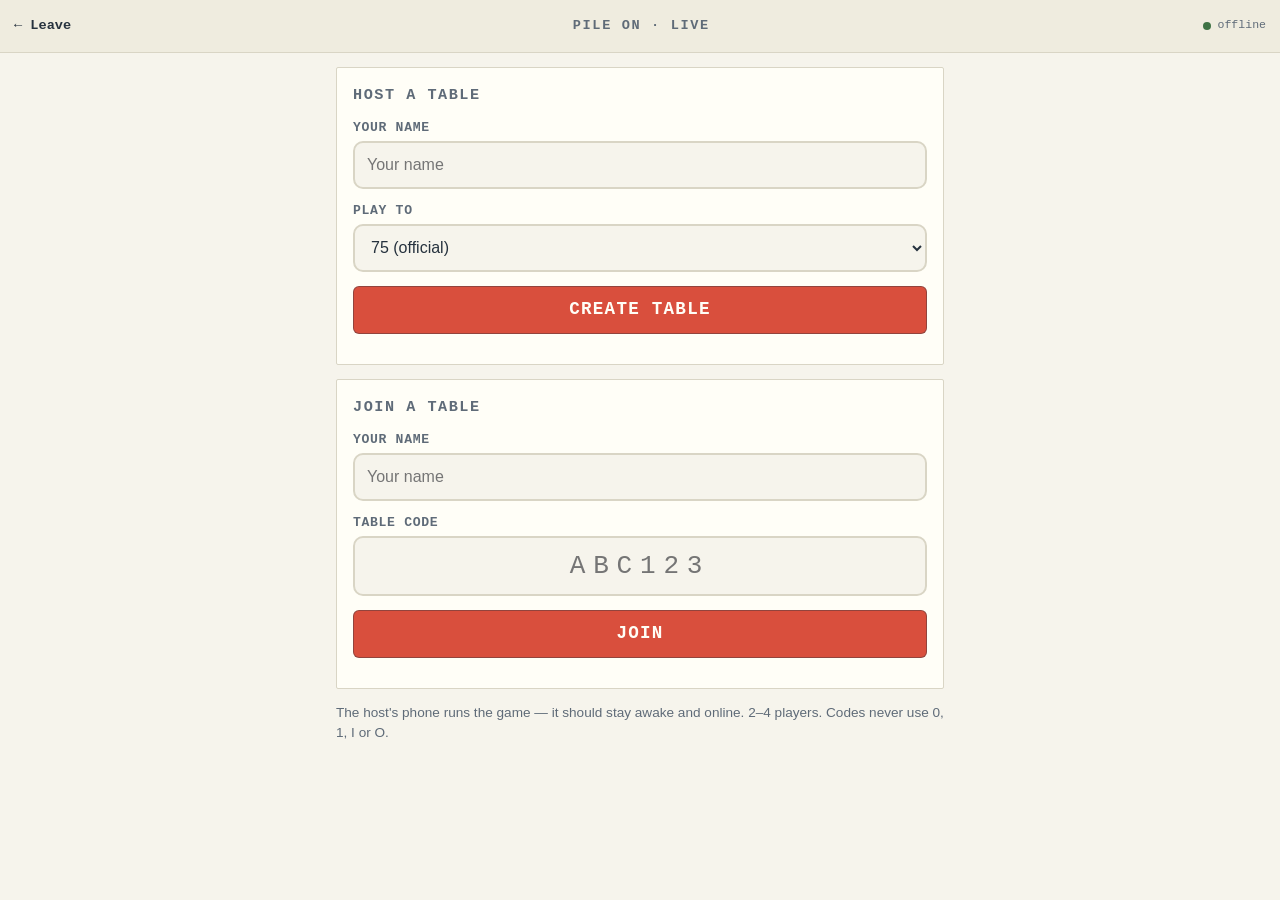
==== play.html @ 8615797e "Live tables: real Dutch Blitz over the internet with a share code Host a table, share a 6-character " ====
<!DOCTYPE html>
<html lang="en">
<head>
<meta charset="utf-8">
<meta name="viewport" content="width=device-width, initial-scale=1, viewport-fit=cover">
<meta http-equiv="Content-Security-Policy" content="default-src 'none'; script-src 'self'; style-src 'self'; img-src 'self' data:; manifest-src 'self'; connect-src 'self' wss://0.peerjs.com https://0.peerjs.com; worker-src 'self'; base-uri 'none'; form-action 'self'">
<meta name="referrer" content="no-referrer">
<meta name="theme-color" content="#f6f4ec" media="(prefers-color-scheme: light)">
<meta name="theme-color" content="#20242c" media="(prefers-color-scheme: dark)">
<meta name="description" content="Pile On live tables: play real Dutch Blitz over the internet with a share code.">
<title>Pile On — Live Table</title>
<link rel="icon" href="icons/icon.svg" type="image/svg+xml">
<link rel="stylesheet" href="styles.css">
<link rel="stylesheet" href="play.css">
</head>
<body class="play">

<header class="playbar">
  <a class="leave" href="index.html" id="leaveLink">← Leave</a>
  <span class="room" id="roomLabel">PILE ON · LIVE</span>
  <span class="conn" id="connBadge"><i></i><span id="connWord">offline</span></span>
</header>

<main>
  <!-- ============ ENTRY ============ -->
  <section id="view-entry" class="play-views">
    <div class="play-card">
      <h2>Host a table</h2>
      <label class="field"><span>Your name</span>
        <input type="text" id="hostName" maxlength="12" autocomplete="nickname" placeholder="Your name">
      </label>
      <label class="field"><span>Play to</span>
        <select id="hostTarget">
          <option value="75">75 (official)</option>
          <option value="50">50</option>
          <option value="25">25 — quick game</option>
        </select>
      </label>
      <p id="hostError" class="form-error" role="alert" hidden></p>
      <div class="btn-row"><button id="createBtn" class="btn btn-primary btn-big" type="button">Create table</button></div>
    </div>

    <div class="play-card">
      <h2>Join a table</h2>
      <label class="field"><span>Your name</span>
        <input type="text" id="joinName" maxlength="12" autocomplete="nickname" placeholder="Your name">
      </label>
      <label class="field"><span>Table code</span>
        <input type="text" id="joinCode" maxlength="7" autocapitalize="characters" autocomplete="one-time-code" autocorrect="off" spellcheck="false" placeholder="ABC123">
      </label>
      <p id="joinError" class="form-error" role="alert" hidden></p>
      <div class="btn-row"><button id="joinBtn" class="btn btn-primary btn-big" type="button">Join</button></div>
    </div>
    <p class="form-note">The host's phone runs the game — it should stay awake and online. 2–4 players. Codes never use 0, 1, I or O.</p>
  </section>

  <!-- ============ LOBBY ============ -->
  <section id="view-lobby" class="play-views" hidden>
    <div class="code-lockup">
      <div class="lbl">Table code</div>
      <div class="code" id="codeText" role="button" tabindex="0" aria-label="Copy table code"></div>
      <div class="btn-row code-actions">
        <button class="chip-btn" id="copyCodeBtn" type="button">Copy code</button>
        <button class="chip-btn" id="shareCodeBtn" type="button" hidden>Share link</button>
      </div>
    </div>
    <h2 class="section-label" id="rosterLabel">At the table</h2>
    <ul class="roster" id="rosterList" aria-live="polite"></ul>
    <label class="field row">
      <span>Log rounds to my Scores</span>
      <input type="checkbox" id="autologSwitch" class="switch" checked>
    </label>
    <div id="hostLobbyControls" hidden>
      <div class="btn-row"><button id="startBtn" class="btn btn-primary btn-big" type="button">Start round</button></div>
      <p class="start-reason" id="startReason"></p>
    </div>
    <div id="guestLobbyNote" class="waiting-note" hidden></div>
  </section>

  <!-- ============ TABLE ============ -->
  <section id="view-table" class="table-view" hidden>
    <div class="opp-strip" id="oppStrip"></div>
    <div class="dutch-wrap"><div class="dutch-grid" id="dutchGrid" aria-label="Dutch piles — shared, build 1 to 10 by color"></div></div>
    <div class="you" id="youPanel">
      <div class="slots" id="youSlots"></div>
      <div class="actions">
        <span class="hint" id="hintLine">Tap a card to play it</span>
        <button id="flipBtn" class="btn btn-outline" type="button">FLIP ×3</button>
      </div>
    </div>
  </section>

  <!-- ============ RESULTS ============ -->
  <section id="view-scores" class="play-views" hidden>
    <h2 class="section-label" id="scoresTitle">Round scores</h2>
    <div class="score-sheet" id="scoreSheet"></div>
    <div id="hostScoreControls" hidden>
      <div class="btn-row">
        <button id="nextRoundBtn" class="btn btn-primary btn-big" type="button">Deal next round</button>
        <button id="endGameBtn" class="btn btn-outline" type="button">End game</button>
      </div>
    </div>
    <div id="guestScoreNote" class="waiting-note" hidden></div>
    <div id="matchEndControls" hidden>
      <div class="btn-row">
        <button id="backToLobbyBtn" class="btn btn-primary btn-big" type="button">Back to lobby</button>
      </div>
    </div>
  </section>
</main>

<div id="blitzOverlay" class="blitz-overlay" hidden>
  <div class="blitz-sheet">
    <span class="stamp">Blitz!</span>
    <p class="caller" id="blitzCaller"></p>
    <p class="counting">counting the table…</p>
  </div>
</div>

<div id="toast" class="toast" role="status" aria-live="polite"></div>
<p id="liveAnnounce" class="sr-only" aria-live="polite"></p>
<div id="confetti" class="confetti" aria-hidden="true"></div>

<noscript><p class="notice warn">Live tables need JavaScript.</p></noscript>

<script src="vendor/peerjs.min.js"></script>
<script src="engine.js"></script>
<script src="storage.js"></script>
<script src="game-core.js"></script>
<script src="net.js"></script>
<script src="play.js"></script>
</body>
</html>
---- styles.css ----
/* Pile On — "Grand Total: The Ledger"
   The kitchen-table score sheet, dignified: ruled paper, a red margin rule,
   typewriter numerals, hand-circled totals. Flat paper — hierarchy comes from
   rules and type, never shadows. */

:root {
  /* the four deck colors as colored-pencil strokes (desaturated, data-only) */
  --c-red: #b23a31;
  --c-blue: #2c5b8f;
  --c-green: #3f7345;
  --c-yellow: #d9a02f;

  --cream: #f6f4ec;       /* the desk */
  --cream-deep: #efecdf;  /* worn paper */
  --card: #fffef7;        /* the sheet */
  --ink: #26323e;
  --ink-soft: #5f6b78;
  --line: #d9d5c5;        /* ruled hairline */
  --edge: #d9d5c5;

  --accent: #d94f3d;      /* the red margin rule / red pen */
  --accent-text: #c73a29; /* red that passes AA as text */
  --accent-ink: #fffef7;
  --win: #3f7345;

  --mono: 'Courier Prime', 'Courier New', Courier, monospace;

  --radius: 6px;
  --border: 1px;
  --shadow: none;
  --tap: 48px;
  --fs: 1rem;

  color-scheme: light;
}

/* Night-desk dark mode — dim paper under a lamp, not a screen. */
@media (prefers-color-scheme: dark) {
  :root:not([data-theme="light"]) {
    --cream: #20242c;
    --cream-deep: #262b34;
    --card: #2a303b;
    --ink: #e8e6dc;
    --ink-soft: #98a1ad;
    --line: #414a58;
    --edge: #414a58;
    --c-red: #cf6d64;
    --c-blue: #7397bd;
    --c-green: #7ba384;
    --c-yellow: #d3ac59;
    --accent: #e05a48;
    --accent-text: #f2907f;
    color-scheme: dark;
  }
}
:root[data-theme="dark"] {
  --cream: #20242c;
  --cream-deep: #262b34;
  --card: #2a303b;
  --ink: #e8e6dc;
  --ink-soft: #98a1ad;
  --line: #414a58;
  --edge: #414a58;
  --c-red: #cf6d64;
  --c-blue: #7397bd;
  --c-green: #7ba384;
  --c-yellow: #d3ac59;
  --accent: #e05a48;
  --accent-text: #f2907f;
  color-scheme: dark;
}

:root[data-bigtype="true"] { --fs: 1.22rem; --tap: 58px; }

* { box-sizing: border-box; }
[hidden] { display: none !important; } /* author display rules must never resurrect hidden elements */

/* iOS: rapid taps on controls must step scores, not trigger double-tap zoom.
   Pinch-zoom stays available (never disable user scaling). */
button, input, select, textarea, a, label { touch-action: manipulation; }
/* iOS zooms the page when focusing an input under 16px — keep fields at or above it. */
input, select, textarea { font-size: max(16px, 1em); }

html { height: 100%; }
body {
  margin: 0;
  min-height: 100%;
  background: var(--cream);
  color: var(--ink);
  font-family: -apple-system, "Segoe UI", Roboto, "Helvetica Neue", Arial, sans-serif;
  font-size: var(--fs);
  line-height: 1.45;
  padding-bottom: calc(76px + env(safe-area-inset-bottom));
  -webkit-tap-highlight-color: transparent;
}

.sr-only {
  position: absolute; width: 1px; height: 1px; padding: 0; margin: -1px;
  overflow: hidden; clip: rect(0 0 0 0); white-space: nowrap; border: 0;
}

.skip-link {
  position: absolute; left: 8px; top: -48px; z-index: 100;
  background: var(--ink); color: var(--cream); padding: 10px 14px;
  border-radius: 8px; transition: top .15s;
}
.skip-link:focus { top: 8px; }

:focus-visible {
  outline: 3px solid var(--c-blue);
  outline-offset: 2px;
  border-radius: 6px;
}

/* ---------- header ---------- */
.app-header {
  display: flex; align-items: center; gap: 12px;
  padding: 14px 16px 10px;
  max-width: 640px; margin: 0 auto;
}
.hex-sign { width: 52px; height: 52px; flex: none; }
/* two brand marks live in the header; the Design setting picks one */
.mark-folk { display: none; }
:root[data-design="folk"] .mark-folk { display: block; }
:root[data-design="folk"] .mark-ledger { display: none; }
.app-title h1 {
  margin: 0; font-size: 1.35em; line-height: 1.1;
  font-weight: 900; letter-spacing: -0.02em;
  text-transform: uppercase;
}
.tagline { margin: 2px 0 0; color: var(--ink-soft); font-size: 0.82em; font-weight: 600; }
.icon-btn {
  margin-left: auto; flex: none;
  width: var(--tap); height: var(--tap);
  display: grid; place-items: center;
  background: var(--card); color: var(--ink);
  border: 1px solid color-mix(in srgb, var(--ink) 40%, transparent); border-radius: var(--radius);
  cursor: pointer;
}
.icon-btn svg { width: 24px; height: 24px; }
.icon-btn:active { transform: translateY(1px); }

/* ---------- layout ---------- */
main { max-width: 640px; margin: 0 auto; padding: 0 16px; }
.panel { padding-bottom: 24px; }

.section-label {
  font-size: 0.85em; text-transform: uppercase; letter-spacing: 0.08em;
  color: var(--ink-soft); margin: 22px 0 8px;
}

/* ---------- ledger typography: numbers and labels are typewritten ---------- */
h1, .game-name, .section-label, .btn, .tab, .chip-btn,
.leaderboard .total, .mini-standings .total, .rank, .delta, .needs,
.round-scores b, .calc-result, .score-row input, .calc-inputs input,
.target-line, .game-meta, .demo-chip, .badge, .toast, .mode-btn,
.sheet-form h2, .field > span, .field legend, .calc-inputs label,
.round-card .round-head {
  font-family: var(--mono);
}
.btn-primary, .btn-danger { text-transform: uppercase; letter-spacing: 0.07em; }

/* ---------- buttons ---------- */
.btn {
  min-height: var(--tap);
  padding: 10px 18px;
  font: inherit; font-family: var(--mono); font-weight: 800;
  border: 1px solid color-mix(in srgb, var(--ink) 40%, transparent);
  border-radius: var(--radius);
  cursor: pointer;
  background: var(--card); color: var(--ink);
  display: inline-flex; align-items: center; justify-content: center;
  text-align: center;
}
.btn:active { transform: translateY(1px); background: var(--cream-deep); }
.btn-primary:active, .btn-danger:active { background: color-mix(in srgb, var(--ink) 18%, var(--accent)); }
.btn-primary { background: var(--accent); color: var(--accent-ink); }
.btn-outline { background: var(--card); }
.btn-danger { background: var(--accent); color: var(--accent-ink); }
.btn-danger-outline { background: var(--card); color: var(--accent-text); }

.btn-big { flex: 1; font-size: 1.1em; white-space: nowrap; }
:root[data-bigtype="true"] .btn-primary, :root[data-bigtype="true"] .btn-danger { letter-spacing: 0.03em; }
/* small phones: keep the primary pair on one line, give names room to breathe */
@media (max-width: 374px) {
  .btn { padding: 10px 10px; }
  .btn-primary, .btn-danger { letter-spacing: 0.02em; }
  .btn-big { font-size: 1em; }
  .needs { display: none; }
}
.btn-row { display: flex; gap: 10px; margin: 14px 0; align-items: stretch; }
/* Pinned within both viewport edges: visible above the tab bar even when the
   leaderboard is taller than the screen (the "Blitz!" moment must never require scrolling). */
.sticky-actions {
  position: sticky; top: 8px; bottom: calc(84px + env(safe-area-inset-bottom));
  z-index: 15;
  background: var(--cream); padding: 8px 0;
  margin: 6px 0;
}
/* Sheet footers: actions span the sheet, primary on the right. */
.sheet .btn-row .btn { flex: 1; }
.btn-row.wrap { flex-wrap: wrap; }
.btn-row.wrap .btn { flex: 1 1 40%; }

.chip-btn {
  font: inherit; font-family: var(--mono); font-weight: 700; font-size: 0.85em;
  min-height: 36px; padding: 4px 12px;
  border: 1px solid var(--ink-soft); border-radius: 3px;
  background: var(--card); color: var(--ink); cursor: pointer;
}

/* ---------- notices, empty states ---------- */
.notice {
  border: var(--border) solid var(--edge); border-radius: var(--radius);
  padding: 10px 14px; margin: 12px 0; font-size: 0.92em;
  background: var(--card); box-shadow: var(--shadow);
}
.notice.warn { border-left: 4px solid var(--c-yellow); }
.notice.info { border-left: 4px solid var(--c-blue); }

.empty-state {
  text-align: center; padding: 28px 16px;
  border: var(--border) dashed var(--ink-soft); border-radius: var(--radius);
  color: var(--ink-soft); margin: 16px 0;
}
.empty-state.small { padding: 14px; }
.empty-art { font-size: 2.4em; margin: 0 0 4px; }

/* ---------- home ---------- */
.game-card {
  background: var(--card);
  border: 1px solid var(--line); border-radius: 2px;
  padding: 16px; margin: 12px 0;
}
.game-card h2 { margin: 0 0 2px; font-size: 1.2em; }
.demo-chip {
  display: inline-block; vertical-align: middle; margin-left: 6px;
  font-size: 0.6em; font-weight: 700; text-transform: uppercase; letter-spacing: 0.08em;
  border: 1px solid var(--ink-soft); border-radius: 3px; padding: 2px 8px;
  background: var(--card); color: var(--ink-soft);
}
.game-meta { color: var(--ink-soft); font-size: 0.88em; margin: 0 0 10px; }
.mini-standings { list-style: none; margin: 0; padding: 0; }
.mini-standings li {
  display: flex; align-items: center; gap: 8px;
  padding: 6px 0; border-top: 2px dashed color-mix(in srgb, var(--ink) 18%, transparent);
  font-weight: 700;
}
.mini-standings li:first-child { border-top: 0; }
.mini-standings .total { margin-left: auto; font-variant-numeric: tabular-nums; }

.prev-game {
  display: flex; align-items: stretch; gap: 0;
  background: var(--card);
  border: 1px solid var(--line); border-radius: 2px;
  margin: 8px 0; min-height: var(--tap); overflow: hidden;
}
.prev-game .resume {
  flex: 1; min-width: 0; text-align: left;
  background: none; border: 0; color: var(--ink);
  font: inherit; padding: 10px 14px; cursor: pointer;
}
.prev-game .meta { color: var(--ink-soft); font-size: 0.82em; }
.prev-game .del {
  flex: none; background: none; border: 0;
  border-left: 2px dashed color-mix(in srgb, var(--ink) 18%, transparent);
  color: var(--ink-soft); font-size: 1.2em; cursor: pointer;
  padding: 8px 14px; min-width: 48px;
}

/* ---------- scoreboard ---------- */
.score-head { display: flex; align-items: baseline; gap: 10px; margin-top: 8px; }
.game-name { margin: 0; font-size: 1.25em; flex: 1; min-width: 0; overflow-wrap: anywhere; }
.target-line { margin: 2px 0 0; color: var(--ink-soft); font-size: 0.88em; }

/* the ledger sheet: one continuous ruled table with a red margin rule */
.leaderboard {
  list-style: none; margin: 0; padding: 0;
  background: var(--card);
  border: 1px solid var(--line); border-radius: 2px;
  position: relative;
}

.leaderboard li {
  display: flex; align-items: center; gap: 10px;
  position: relative;
  padding: 14px 14px 14px 54px;
  border-bottom: 1px solid var(--line);
  font-weight: 700;
}
.leaderboard li::before { /* the red margin rule, drawn per row so tints can't cover it */
  content: ""; position: absolute; top: 0; bottom: 0; left: 40px; width: 2px;
  background: var(--accent); opacity: 0.5;
}
.leaderboard li:last-child { border-bottom: 0; }
.leaderboard .rank {
  flex: none; position: absolute; left: 13px;
  color: var(--ink-soft); font-size: 0.85em;
  font-variant-numeric: tabular-nums;
}
.leaderboard .name { flex: 1; min-width: 0; overflow-wrap: anywhere; }
.leaderboard .badges { display: flex; gap: 6px; flex: none; }
.leaderboard .total { font-size: 1.25em; font-variant-numeric: tabular-nums; flex: none; }
.leaderboard li.leader .total {
  border: 2px solid var(--ink); border-radius: 50%;
  padding: 3px 6px; min-width: 42px;
}
.leaderboard li.leader .name::after { content: " ★"; color: var(--ink); }
.leaderboard li.hit-target { background: color-mix(in srgb, var(--win) 10%, var(--card)); }
.badge {
  font-size: 0.68em; font-weight: 700; text-transform: uppercase; letter-spacing: 0.08em;
  border: 1px solid currentColor; border-radius: 3px; padding: 2px 7px;
  background: transparent; color: var(--ink-soft);
}
.badge.win { color: var(--win); border-style: double; border-width: 3px; }

/* last-round momentum chip + points-to-target on the leaderboard */
.delta {
  font-size: 0.78em; font-weight: 700; font-variant-numeric: tabular-nums;
  flex: none; color: var(--ink-soft);
}
.delta.pos { color: var(--win); }
.delta.neg { color: var(--accent-text); }
.needs { font-size: 0.72em; color: var(--ink-soft); flex: none; font-style: italic; }

.winner-banner {
  display: flex; align-items: center; gap: 10px; flex-wrap: wrap;
  border: 2px solid var(--win); border-radius: var(--radius);
  background: color-mix(in srgb, var(--win) 10%, var(--card));
  padding: 12px 14px; margin: 12px 0;
  font-weight: 700; font-size: 1.05em;
  font-family: var(--mono);
}
.winner-banner .btn { flex: 1 1 100%; }
.winner-banner .win-star { color: var(--win); }

.dot { /* a colored-pencil stroke, not a gem */
  flex: none; width: 22px; height: 5px; border-radius: 3px; opacity: 0.85;
}
.dot.red { background: var(--c-red); }
.dot.blue { background: var(--c-blue); }
.dot.green { background: var(--c-green); }
.dot.yellow { background: var(--c-yellow); }

/* ---------- history ---------- */
.history { display: flex; flex-direction: column; gap: 8px; }
.round-card {
  background: var(--card);
  border: 2px solid var(--edge); border-radius: var(--radius);
  padding: 10px 14px;
  width: 100%; text-align: left; font: inherit; color: var(--ink); cursor: pointer;
}
.round-card .round-head {
  display: flex; align-items: baseline; gap: 8px;
  font-weight: 800; margin-bottom: 4px;
}
.round-card .edit-hint { margin-left: auto; color: var(--ink-soft); font-size: 0.78em; font-weight: 600; }
.round-scores { display: flex; flex-wrap: wrap; gap: 4px 14px; font-size: 0.92em; }
.round-scores .neg { color: var(--accent-text); font-weight: 800; }
.round-scores b { font-variant-numeric: tabular-nums; }
.round-after { margin-top: 4px; color: var(--ink-soft); font-size: 0.82em; }

.adj-card {
  display: flex; align-items: center; gap: 8px;
  border: 1px dashed var(--accent); border-radius: 2px;
  background: var(--card);
  padding: 8px 14px; font-size: 0.92em;
}
.adj-card .adj-text { flex: 1; min-width: 0; overflow-wrap: anywhere; }
.adj-card .tag { flex: none; }
.adj-card .tag {
  font-family: var(--mono); font-size: 0.7em; font-weight: 700; text-transform: uppercase; letter-spacing: 0.08em;
  color: var(--accent-text); border: 1px solid var(--accent-text); border-radius: 3px; padding: 2px 7px;
}
.adj-card .del {
  flex: none; align-self: center; background: none; border: 0; color: var(--ink-soft);
  font-size: 1.1em; cursor: pointer; padding: 6px; min-width: 36px; min-height: 36px;
}

/* ---------- dialogs / sheets ---------- */
dialog.sheet {
  border: var(--border) solid var(--edge); border-radius: var(--radius) var(--radius) 0 0;
  box-shadow: 0 -4px 0 var(--line);
  width: 100%; max-width: 640px;
  margin: auto auto 0; padding: 0;
  background: var(--card); color: var(--ink);
  max-height: 92dvh;
}
dialog.sheet.small { border-radius: var(--radius); margin: auto; width: calc(100% - 32px); box-shadow: var(--shadow); }
dialog::backdrop { background: rgba(12, 15, 21, 0.55); }
.sheet-form { padding: 18px 18px calc(18px + env(safe-area-inset-bottom)); overflow-y: auto; max-height: 92dvh; }
.sheet-form h2 {
  margin: 0 0 12px; font-size: 1.2em;
  /* stays visible while the form scrolls, so "Edit round 3" never disappears */
  position: sticky; top: -18px; z-index: 2;
  background: var(--card); padding: 4px 0;
}

.field { display: block; margin: 12px 0; }
.field > span, .field legend { display: block; font-size: 0.82em; font-weight: 800; text-transform: uppercase; letter-spacing: 0.05em; color: var(--ink-soft); margin-bottom: 4px; }
.field.row { display: flex; align-items: center; justify-content: space-between; gap: 12px; }
.field.row > span { margin: 0; }
.field.grow { flex: 1; margin: 0; }
fieldset.field { border: 0; padding: 0; margin: 12px 0; }

input[type="text"], input[type="number"], select, textarea {
  width: 100%;
  font: inherit; color: var(--ink);
  background: var(--cream);
  border: 2px solid var(--edge); border-radius: 10px;
  padding: 10px 12px; min-height: var(--tap);
}
input[type="number"]::-webkit-inner-spin-button,
input[type="number"]::-webkit-outer-spin-button { -webkit-appearance: none; margin: 0; }
input[type="number"] { appearance: textfield; -moz-appearance: textfield; }

input.switch {
  appearance: none; -webkit-appearance: none;
  width: 56px; height: 32px; flex: none;
  border: 1px solid color-mix(in srgb, var(--ink) 45%, transparent); border-radius: 999px;
  background: var(--cream); cursor: pointer;
  position: relative; transition: background .15s;
}
input.switch::after {
  content: ""; position: absolute; top: 2px; left: 2px;
  width: 22px; height: 22px; border-radius: 50%;
  background: var(--ink); transition: transform .15s;
}
input.switch:checked { background: var(--accent); }
input.switch:checked::after { transform: translateX(24px); background: var(--accent-ink); }

.form-error { color: var(--accent-text); font-weight: 700; }
.form-note { color: var(--ink-soft); font-size: 0.85em; }

/* round entry */
.mode-toggle { display: flex; border: var(--border) solid var(--edge); border-radius: var(--radius); overflow: hidden; }
.mode-btn {
  flex: 1; font: inherit; font-weight: 800; padding: 10px; min-height: var(--tap);
  background: var(--cream); color: var(--ink); border: 0; cursor: pointer;
}
.mode-btn + .mode-btn { border-left: var(--border) solid var(--edge); }
.mode-btn[aria-pressed="true"] { background: var(--ink); color: var(--cream); }
.mode-hint { font-size: 0.85em; color: var(--ink-soft); margin: 8px 0 4px; }
.score-reminder {
  font-size: 0.85em; text-align: center; margin: 4px 0 8px;
  border: 1px dashed color-mix(in srgb, var(--ink) 30%, transparent);
  border-radius: 3px; padding: 6px 10px; color: var(--ink-soft);
}
.score-reminder b { color: var(--ink); }

.quick-start {
  list-style: none; padding: 12px 14px; margin: 8px 0;
  background: var(--card);
  border: var(--border) solid var(--edge); border-radius: var(--radius);
  box-shadow: var(--shadow);
}
.quick-start li { margin: 6px 0; padding-left: 0; }

/* the table-layout diagram under the refresher */
.table-map {
  margin: 10px 0 4px; padding: 6px 4px;
  background: var(--card);
  border: var(--border) solid var(--edge); border-radius: var(--radius);
  box-shadow: var(--shadow);
}
.table-map svg { display: block; width: 100%; height: auto; }
.table-map text { font-family: var(--mono); }
.map-section { font-size: 12px; font-weight: 900; letter-spacing: 1px; fill: var(--ink-soft); }
.map-label { font-size: 11px; font-weight: 900; letter-spacing: 0.5px; fill: var(--ink); }
.map-sub { font-size: 10px; font-weight: 600; fill: var(--ink-soft); }
.map-num { font-size: 22px; font-weight: 900; text-anchor: middle; }
.map-hint { font-size: 22px; font-weight: 900; fill: var(--ink-soft); }
.map-stroke { stroke: color-mix(in srgb, var(--ink) 30%, transparent); stroke-width: 2; }
.map-fill-red { fill: color-mix(in srgb, var(--c-red) 80%, var(--card)); }
.map-fill-blue { fill: color-mix(in srgb, var(--c-blue) 80%, var(--card)); }
.map-fill-green { fill: color-mix(in srgb, var(--c-green) 80%, var(--card)); }
.map-fill-yellow { fill: color-mix(in srgb, var(--c-yellow) 80%, var(--card)); }
.map-outline {
  /* ink-tinted so the empty slots read on the card in BOTH themes,
     never matching the page background */
  fill: color-mix(in srgb, var(--ink) 7%, transparent);
  stroke: var(--ink-soft); stroke-width: 2; stroke-dasharray: 5 4;
}
.map-back { fill: var(--cream-deep); stroke: var(--line); stroke-width: 2.5; }
.map-divider { stroke: color-mix(in srgb, var(--ink) 25%, transparent); stroke-width: 2; stroke-dasharray: 6 5; }

.score-row {
  display: grid; gap: 8px; align-items: center;
  grid-template-columns: 1fr auto;
  border-top: 2px dashed color-mix(in srgb, var(--ink) 18%, transparent);
  padding: 10px 0;
}
.score-row .who { display: flex; align-items: center; gap: 8px; font-weight: 800; min-width: 0; }
.score-row .who span { overflow-wrap: anywhere; }
.score-row input { width: 86px; text-align: center; font-weight: 800; font-size: 1.1em; }
.score-row .stepper { display: flex; align-items: center; gap: 6px; }
.step-btn {
  width: var(--tap); height: var(--tap); flex: none;
  font-size: 1.3em; font-weight: 900;
  border: 1px solid color-mix(in srgb, var(--ink) 45%, transparent); border-radius: var(--radius);
  background: var(--cream-deep); color: var(--ink); cursor: pointer;
}
.step-btn.flip { width: calc(var(--tap) - 10px); font-size: 1.05em; color: var(--ink-soft); }
.step-btn { font-family: var(--mono); }
.score-row.calc { grid-template-columns: 1fr; }
.calc-inputs { display: flex; gap: 10px; align-items: center; flex-wrap: wrap; }
.calc-inputs label { display: flex; flex-direction: column; gap: 2px; font-size: 0.75em; font-weight: 700; color: var(--ink-soft); }
.calc-result { margin-left: auto; font-weight: 900; font-size: 1.2em; font-variant-numeric: tabular-nums; }

/* players dialog */
.players-list { list-style: none; margin: 0; padding: 0; }
.players-list li { display: flex; align-items: center; gap: 8px; padding: 8px 0; border-top: 2px dashed color-mix(in srgb, var(--ink) 18%, transparent); }
.players-list li:first-child { border-top: 0; }
.players-list input { flex: 1; min-width: 0; }
.add-player-row { display: flex; gap: 8px; align-items: stretch; margin: 12px 0; }

.export-text { font-family: ui-monospace, SFMono-Regular, Menlo, Consolas, monospace; font-size: 0.8em; white-space: pre-wrap; overflow-wrap: anywhere; }

/* ---------- prose (rules & guide) ---------- */
.prose h2 { font-size: 1.3em; margin: 18px 0 6px; }
.prose h3 { font-size: 1.05em; margin: 20px 0 6px; text-transform: uppercase; letter-spacing: 0.04em; }
.prose ul, .prose ol { padding-left: 22px; }
.prose li { margin: 6px 0; }
.glossary dt { font-weight: 900; margin-top: 10px; }
.glossary dd { margin: 2px 0 0 0; color: var(--ink-soft); }
.cheat-list > li { margin: 14px 0; }
.swatch { font-weight: 800; padding: 0 6px; border-radius: 6px; border: 2px solid var(--edge); white-space: nowrap; }
.swatch.red { background: var(--c-red); color: #fffaf0; }
.swatch.blue { background: var(--c-blue); color: #fffaf0; }
.swatch.green { background: var(--c-green); color: #fffaf0; }
.swatch.yellow { background: var(--c-yellow); color: #2e2013; }

/* ---------- tab bar ---------- */
.tabbar {
  position: fixed; bottom: 0; left: 0; right: 0; z-index: 20;
  background: var(--cream-deep);
  border-top: 1px solid var(--line);
  padding-bottom: env(safe-area-inset-bottom);
}
.tablist { display: flex; gap: 4px; max-width: 640px; margin: 0 auto; padding: 0 10px; align-items: flex-end; }
.tab {
  flex: 1; min-height: 54px; margin-top: 8px;
  display: flex; flex-direction: column; align-items: center; justify-content: center; gap: 2px;
  font-family: var(--mono); font-size: 0.74em; font-weight: 700;
  background: var(--cream); border: 1px solid var(--line); border-bottom: 0;
  border-radius: 6px 6px 0 0;
  color: var(--ink-soft); cursor: pointer;
}
.tab .tab-icon { font-size: 1.35em; line-height: 1; display: inline-flex; align-items: center; height: 22px; }
.tab[aria-selected="true"] {
  color: var(--ink); background: var(--card); margin-top: 3px; min-height: 59px;
}
.tab[aria-selected="true"] .tab-icon { color: var(--accent); }

/* ---------- toast & confetti ---------- */
.toast {
  position: fixed; left: 50%; bottom: calc(84px + env(safe-area-inset-bottom));
  transform: translateX(-50%) translateY(20px);
  background: var(--ink); color: var(--cream);
  border-radius: var(--radius); padding: 10px 18px;
  font-weight: 700; font-size: 0.9em;
  opacity: 0; pointer-events: none;
  transition: opacity .2s, transform .2s;
  z-index: 50; max-width: 90vw; text-align: center;
}
.toast.show { opacity: 1; transform: translateX(-50%) translateY(0); pointer-events: auto; }
.toast-action {
  font: inherit; font-weight: 900; text-transform: uppercase;
  background: none; border: 0; cursor: pointer;
  color: var(--c-yellow); margin-left: 12px; padding: 6px 4px;
}

.confetti { position: fixed; inset: 0; pointer-events: none; overflow: hidden; z-index: 60; }
.confetti span {
  position: absolute; top: -20px;
  width: 12px; height: 12px;
  animation: confetti-fall 2.4s linear forwards;
}
@keyframes confetti-fall {
  to { transform: translateY(110vh) rotate(720deg); opacity: 0.6; }
}

@media (prefers-reduced-motion: reduce) {
  * { animation-duration: 0.01ms !important; transition-duration: 0.01ms !important; }
  .confetti { display: none; }
}
---- play.css ----
/* Pile On — live table styles. Extends styles.css tokens (ledger design).
   Cards are ledger entries: paper wash, full-strength hue border + numeral,
   boy/girl carried by SHAPE (▲ boys, ○ girls) so post-pile legality survives
   colorblindness. Flat paper: no shadows anywhere. */

body.play { padding-bottom: 0; overflow: hidden; height: 100dvh; display: flex; flex-direction: column; }
body.play main { flex: 1; display: flex; flex-direction: column; min-height: 0; width: 100%; max-width: 640px; padding: 0; }
/* the table view's children ARE main's flex children; [hidden] must still win */
.table-view:not([hidden]) { display: contents; }

/* card hue by data attribute — CSP forbids inline style="" */
[data-c="red"] { --hue: var(--c-red); }
[data-c="blue"] { --hue: var(--c-blue); }
[data-c="green"] { --hue: var(--c-green); }
[data-c="yellow"] { --hue: var(--c-yellow); }
.pile.done { opacity: 0.4; }

/* ---------- top bar ---------- */
.playbar {
  display: flex; align-items: center; gap: 10px;
  padding: 8px 14px; min-height: 44px;
  background: var(--cream-deep); border-bottom: 1px solid var(--line);
  font-family: var(--mono); font-size: 0.85em;
}
.playbar .leave { color: var(--ink); text-decoration: none; font-weight: 700; padding: 8px 8px 8px 0; }
.playbar .room { flex: 1; text-align: center; letter-spacing: 0.12em; font-weight: 700; color: var(--ink-soft); }
.conn { display: flex; align-items: center; gap: 6px; font-size: 0.85em; color: var(--ink-soft); }
.conn i { width: 8px; height: 8px; border-radius: 50%; background: var(--win); }
.conn.connecting i, .conn.reconnecting i { background: var(--c-yellow); }
.conn.gone i { background: transparent; border: 1.5px solid var(--ink-soft); }

/* ---------- entry & lobby sheets ---------- */
.play-views { flex: 1; overflow-y: auto; padding: 14px 16px calc(20px + env(safe-area-inset-bottom)); }
.play-card {
  background: var(--card); border: 1px solid var(--line); border-radius: 2px;
  padding: 16px; margin: 0 0 14px;
}
.play-card h2 { margin: 0 0 10px; font-family: var(--mono); font-size: 0.95em; letter-spacing: 0.1em; text-transform: uppercase; color: var(--ink-soft); }

.code-lockup {
  position: relative; background: var(--card); border: 1px solid var(--line); border-radius: 2px;
  padding: 18px 20px 20px 56px; margin: 0 0 14px;
}
.code-lockup::before { content: ""; position: absolute; top: 0; bottom: 0; left: 40px; width: 2px; background: var(--accent); opacity: 0.5; }
.code-lockup .code-actions { margin-bottom: 0; }
.code-lockup .lbl { font-family: var(--mono); font-size: 0.72em; font-weight: 800; letter-spacing: 0.12em; text-transform: uppercase; color: var(--ink-soft); }
.code-lockup .code {
  font-family: var(--mono); font-weight: 900; font-size: clamp(40px, 12vw, 64px); line-height: 1.05;
  letter-spacing: 0.14em; color: var(--ink); user-select: all; cursor: pointer;
  border-bottom: 6px double var(--ink); width: fit-content; padding-bottom: 4px;
}
#joinCode {
  font-family: var(--mono); font-size: 26px; letter-spacing: 0.3em; text-align: center;
  text-transform: uppercase; height: 60px;
}

.roster { list-style: none; margin: 0 0 14px; padding: 0; background: var(--card); border: 1px solid var(--line); border-radius: 2px; }
.roster li { display: flex; align-items: center; gap: 10px; padding: 12px 14px; border-bottom: 1px solid var(--line); font-weight: 700; }
.roster li:last-child { border-bottom: 0; }
.roster .seat { font-family: var(--mono); color: var(--ink-soft); font-size: 0.85em; }
.roster .nm { flex: 1; }
.roster .tagme { font-family: var(--mono); font-size: 0.68em; border: 1px solid var(--ink-soft); border-radius: 3px; padding: 1px 6px; color: var(--ink-soft); }
.roster .pdot { width: 8px; height: 8px; border-radius: 50%; background: var(--win); flex: none; }
.roster .pdot.off { background: transparent; border: 1.5px solid var(--ink-soft); }
.roster .kick { background: none; border: 0; color: var(--ink-soft); font-size: 1.05em; min-width: 40px; min-height: 40px; cursor: pointer; }

.start-reason { font-family: var(--mono); font-size: 0.8em; color: var(--ink-soft); text-align: center; margin: 6px 0 0; }

/* ---------- opponents strip ---------- */
.opp-strip {
  display: flex; overflow-x: auto; flex: none;
  background: var(--cream-deep); border-bottom: 1px solid var(--line);
  min-height: 48px;
}
.opp {
  flex: 1; min-width: 96px; display: flex; align-items: center; gap: 7px;
  padding: 6px 10px; border-left: 2px dashed color-mix(in srgb, var(--ink) 18%, transparent);
  font-family: var(--mono);
}
.opp:first-child { border-left: 0; }
.opp .nm { font-weight: 700; font-size: 0.78em; max-width: 9ch; overflow: hidden; text-overflow: ellipsis; white-space: nowrap; }
.opp .mini { width: 13px; height: 18px; border: 1px solid var(--line); border-radius: 2px; background: var(--cream-deep); position: relative; flex: none; }
.opp .mini::before { content: ""; position: absolute; top: 0; bottom: 0; left: 3px; width: 1.5px; background: var(--accent); opacity: 0.5; }
.opp .bcount { font-weight: 900; font-size: 0.95em; font-variant-numeric: tabular-nums; }
.opp .bcount.danger { color: var(--accent-text); }
.opp .pdot { width: 7px; height: 7px; border-radius: 50%; background: var(--win); flex: none; margin-left: auto; }
.opp.away { opacity: 0.55; }
.opp.away .nm { text-decoration: line-through 1.5px var(--ink-soft); }
.opp.away .pdot { background: transparent; border: 1.5px solid var(--ink-soft); }

/* ---------- the shared dutch piles ---------- */
.dutch-wrap { flex: 1; overflow-y: auto; padding: 10px 12px; }
.dutch-grid {
  display: grid; grid-template-columns: repeat(4, 1fr); gap: 8px;
  background: var(--card); border: 1px solid var(--line); border-radius: 2px;
  padding: 10px;
}
.pile {
  aspect-ratio: 5 / 7; border-radius: 5px; position: relative;
  display: grid; place-items: center;
  font-family: var(--mono); font-weight: 900; font-variant-numeric: tabular-nums;
  border: 0; padding: 0; cursor: pointer; background: none;
}
.pile.empty {
  border: 1.5px dashed var(--ink-soft);
  background: color-mix(in srgb, var(--ink) 7%, transparent);
  color: var(--ink-soft); font-size: 17px; font-weight: 700;
}
.pile.live {
  border: 2px solid var(--hue);
  background: color-mix(in srgb, var(--hue) 14%, var(--card));
  color: var(--hue); font-size: clamp(24px, 8vw, 34px);
}
.pile .prog {
  position: absolute; right: -3px; bottom: -3px;
  background: var(--card); border: 1px solid var(--ink-soft); border-radius: 3px;
  padding: 0 4px; font-size: 10px; font-weight: 700; color: var(--ink-soft); line-height: 1.5;
}
.pile .g { position: absolute; top: 4px; left: 5px; }
.pile.legal { outline: 2px dashed var(--accent); outline-offset: 2px; }
@media (prefers-reduced-motion: no-preference) {
  .pile.legal { animation: legal-tick 1.1s steps(2, jump-none) infinite; }
  @keyframes legal-tick { 50% { outline-color: color-mix(in srgb, var(--accent) 45%, transparent); } }
}
.pile.raced { box-shadow: inset 0 0 0 2px var(--accent); }

/* ---------- your tableau ---------- */
.you {
  flex: none; background: var(--cream-deep); border-top: 1px solid var(--line);
  padding: 10px 14px calc(10px + env(safe-area-inset-bottom));
}
.you .slots { display: flex; gap: 8px; justify-content: space-between; }
.slot { flex: 1; max-width: 72px; text-align: center; }
.slot .lbl { font-family: var(--mono); font-size: 10px; letter-spacing: 0.08em; color: var(--ink-soft); margin-top: 3px; text-transform: uppercase; }

.pcard {
  width: 100%; aspect-ratio: 5 / 7; border-radius: 6px; position: relative;
  display: grid; place-items: center; cursor: pointer;
  font-family: var(--mono); font-weight: 900; font-variant-numeric: tabular-nums;
  border: 2px solid var(--hue);
  background: color-mix(in srgb, var(--hue) 12%, var(--card));
  color: var(--hue); font-size: clamp(26px, 9vw, 40px);
  padding: 0;
}
.pcard.ten { letter-spacing: -0.06em; }
.pcard .g { position: absolute; top: 5px; left: 6px; }
.pcard.back {
  border: 1.5px solid var(--line); color: var(--ink);
  background: var(--cream-deep) repeating-linear-gradient(to bottom, transparent 0 9px, var(--line) 9px 10px);
}
.pcard.back::before { content: ""; position: absolute; top: 0; bottom: 0; left: 22%; width: 2px; background: var(--accent); opacity: 0.45; border-radius: 2px; }
.pcard.slot-empty {
  border: 1.5px dashed var(--ink-soft); background: color-mix(in srgb, var(--ink) 7%, transparent);
  color: var(--ink-soft); font-size: 14px;
}
.pcard.selected { outline: 3px solid var(--ink); outline-offset: 2px; transform: translateY(-4px); }
.pcard.legal { outline: 2px dashed var(--accent); outline-offset: 2px; }
.pcard.inflight { opacity: 0.55; pointer-events: none; }
.pcard:disabled { cursor: default; }
@media (prefers-reduced-motion: no-preference) {
  .pcard { transition: transform 120ms ease-out; }
  .pcard.shake { animation: reject-shake 240ms ease-in-out; }
  @keyframes reject-shake { 25% { transform: translateX(-4px); } 75% { transform: translateX(4px); } }
}

.chit {
  position: absolute; top: -7px; right: -7px;
  background: var(--card); border: 1.5px solid var(--ink); border-radius: 3px;
  padding: 1px 7px; font-family: var(--mono); font-weight: 900; font-size: 14px;
  font-variant-numeric: tabular-nums; color: var(--ink); line-height: 1.3;
}
.chit.blitz { border-color: var(--accent-text); color: var(--accent-text); }

.gender { display: block; }

.you .actions { display: flex; align-items: center; gap: 10px; margin-top: 10px; min-height: 52px; }
.you .hint { flex: 1; font-family: var(--mono); font-size: 0.78em; color: var(--ink-soft); min-width: 0; }
#flipBtn { min-width: 118px; min-height: 52px; font-size: 1em; }
.table--offline .pile, .table--offline .pcard, .table--offline #flipBtn { opacity: 0.45; pointer-events: none; }

/* ---------- blitz stamp + results ---------- */
.blitz-overlay {
  position: fixed; inset: 0; z-index: 60; display: grid; place-items: center;
  background: rgba(12, 15, 21, 0.55);
}
.blitz-sheet {
  background: var(--card); border: 1px solid var(--line); border-radius: 2px;
  padding: 30px 34px; text-align: center; position: relative; max-width: 420px;
}
.blitz-sheet::before { content: ""; position: absolute; top: 0; bottom: 0; left: 24px; width: 2px; background: var(--accent); opacity: 0.5; }
.stamp {
  display: inline-block; font-family: var(--mono); font-weight: 900;
  font-size: clamp(44px, 14vw, 72px); line-height: 1; text-transform: uppercase; letter-spacing: 0.04em;
  color: var(--accent-text); border: 4px double var(--accent-text); border-radius: 4px;
  padding: 8px 18px; transform: rotate(-5deg);
}
@media (prefers-reduced-motion: no-preference) {
  .stamp { animation: stamp-in 260ms cubic-bezier(0.2, 1.1, 0.35, 1) both; }
  @keyframes stamp-in { from { transform: rotate(-5deg) scale(1.7); opacity: 0; } }
}
.blitz-sheet .caller { margin: 14px 0 0; font-family: var(--mono); font-weight: 800; letter-spacing: 0.08em; text-transform: uppercase; }
.blitz-sheet .counting { margin: 6px 0 0; color: var(--ink-soft); font-style: italic; font-size: 0.9em; }

.score-sheet { background: var(--card); border: 1px solid var(--line); border-radius: 2px; margin-bottom: 14px; }
.score-sheet .row { display: flex; align-items: baseline; gap: 10px; padding: 12px 14px; border-bottom: 1px solid var(--line); font-family: var(--mono); }
.score-sheet .row:last-child { border-bottom: 0; }
.score-sheet .nm { flex: 1; font-weight: 700; overflow-wrap: anywhere; }
.score-sheet .detail { font-size: 0.78em; color: var(--ink-soft); }
.score-sheet .rt { font-weight: 900; font-size: 1.25em; min-width: 52px; text-align: right; font-variant-numeric: tabular-nums; }
.score-sheet .row.winner .rt { border: 2px solid var(--ink); border-radius: 50%; padding: 2px 8px; }
.neg-red { color: var(--accent-text); }

.waiting-note { text-align: center; color: var(--ink-soft); font-family: var(--mono); font-size: 0.85em; padding: 10px; }

/* play toast reuses .toast from styles.css (bottom offset without the tabbar) */
body.play .toast { bottom: 24px; }
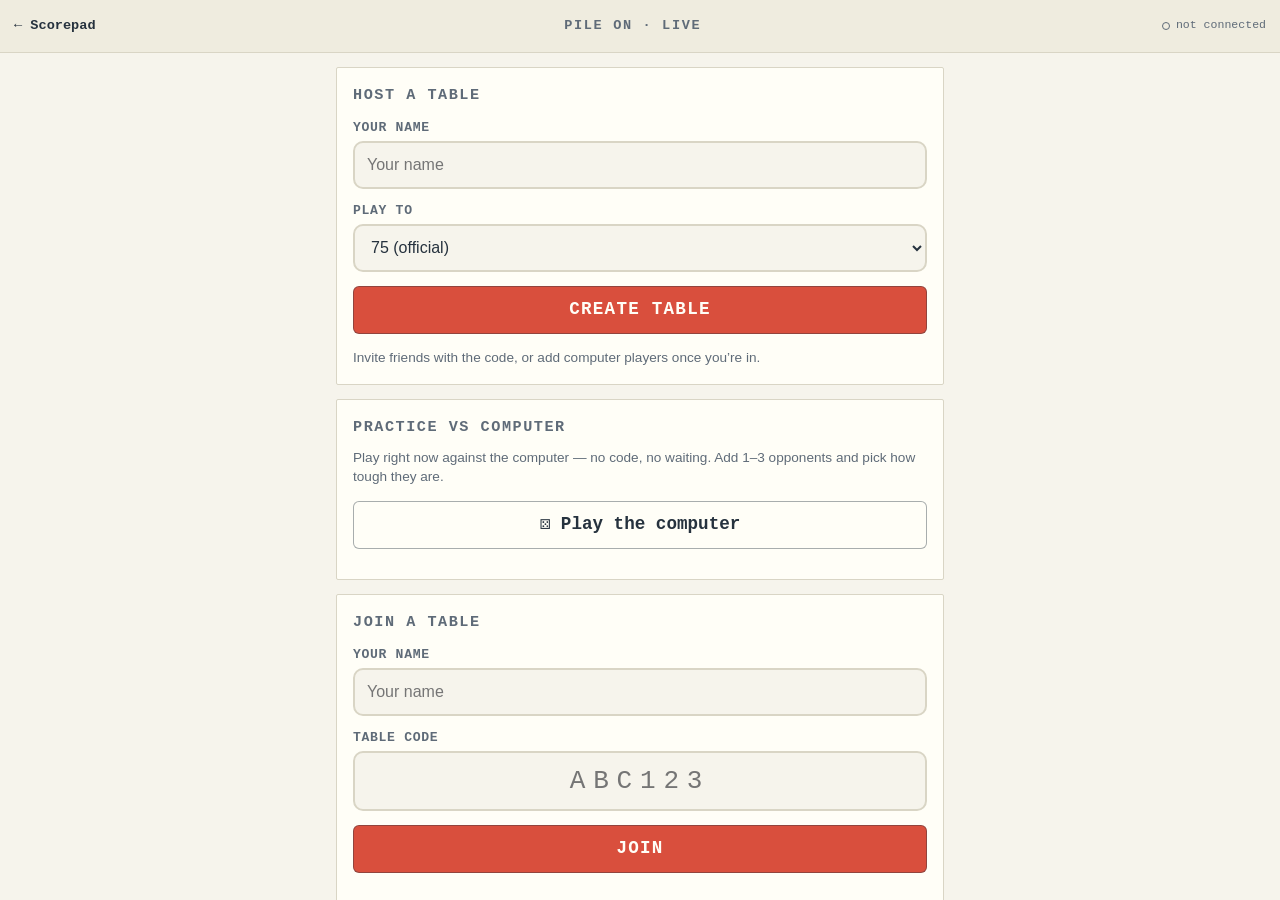
==== commit a0852296: "Computer opponents + full-project review fixes Headline: play the computer. A Practice-vs-computer e" ====
--- a/play.html
+++ b/play.html
@@ -11,14 +11,15 @@
 <title>Pile On — Live Table</title>
 <link rel="icon" href="icons/icon.svg" type="image/svg+xml">
 <link rel="stylesheet" href="styles.css">
+<link rel="stylesheet" href="folk.css">
 <link rel="stylesheet" href="play.css">
 </head>
 <body class="play">
 
 <header class="playbar">
-  <a class="leave" href="index.html" id="leaveLink">← Leave</a>
+  <a class="leave" href="index.html" id="leaveLink">← Scorepad</a>
   <span class="room" id="roomLabel">PILE ON · LIVE</span>
-  <span class="conn" id="connBadge"><i></i><span id="connWord">offline</span></span>
+  <span class="conn gone" id="connBadge"><i></i><span id="connWord">not connected</span></span>
 </header>
 
 <main>
@@ -38,6 +39,13 @@
       </label>
       <p id="hostError" class="form-error" role="alert" hidden></p>
       <div class="btn-row"><button id="createBtn" class="btn btn-primary btn-big" type="button">Create table</button></div>
+      <p class="card-note">Invite friends with the code, or add computer players once you’re in.</p>
+    </div>
+
+    <div class="play-card">
+      <h2>Practice vs computer</h2>
+      <p class="card-note">Play right now against the computer — no code, no waiting. Add 1–3 opponents and pick how tough they are.</p>
+      <div class="btn-row"><button id="soloBtn" class="btn btn-outline btn-big" type="button">⚄ Play the computer</button></div>
     </div>
 
     <div class="play-card">
@@ -71,8 +79,19 @@
       <input type="checkbox" id="autologSwitch" class="switch" checked>
     </label>
     <div id="hostLobbyControls" hidden>
+      <div class="add-bot">
+        <span class="add-bot-label">Add a computer player</span>
+        <div class="bot-tiers" id="botTiers">
+          <button class="chip-btn" type="button" data-bot="easy">＋ Easy</button>
+          <button class="chip-btn" type="button" data-bot="medium">＋ Medium</button>
+          <button class="chip-btn" type="button" data-bot="hard">＋ Hard</button>
+          <button class="chip-btn" type="button" data-bot="expert">＋ Expert</button>
+        </div>
+        <p class="bot-hint" id="botHint">Easy is gentle for first-timers. Expert plays like a sharp human.</p>
+      </div>
       <div class="btn-row"><button id="startBtn" class="btn btn-primary btn-big" type="button">Start round</button></div>
       <p class="start-reason" id="startReason"></p>
+      <p class="host-keep-note" id="hostKeepNote">Your phone is the table — keep Pile On open and awake. Use <b>Share link</b> or <b>Copy code</b> above so you don’t have to leave the app.</p>
     </div>
     <div id="guestLobbyNote" class="waiting-note" hidden></div>
   </section>
@@ -80,7 +99,12 @@
   <!-- ============ TABLE ============ -->
   <section id="view-table" class="table-view" hidden>
     <div class="opp-strip" id="oppStrip"></div>
-    <div class="dutch-wrap"><div class="dutch-grid" id="dutchGrid" aria-label="Dutch piles — shared, build 1 to 10 by color"></div></div>
+    <div class="dutch-wrap">
+      <div class="arena">
+        <div class="arena-head"><span class="arena-label">The table</span><span class="ticker" id="ticker" aria-live="polite"></span></div>
+        <div class="dutch-grid" id="dutchGrid" aria-label="Dutch piles — shared, build 1 to 10 by color"></div>
+      </div>
+    </div>
     <div class="you" id="youPanel">
       <div class="slots" id="youSlots"></div>
       <div class="actions">
@@ -107,6 +131,16 @@
       </div>
     </div>
   </section>
+
+  <!-- ============ TABLE TALK (lobby + between rounds) ============ -->
+  <div id="chatDock" class="chat-dock" hidden>
+    <div class="chat-log" id="chatLog" aria-live="polite" aria-label="Table chat"></div>
+    <div class="chat-reacts" id="chatReacts"><!-- 3 random reacts, reshuffled each round --></div>
+    <form class="chat-input" id="chatForm" autocomplete="off">
+      <input type="text" id="chatText" maxlength="120" placeholder="Say something…" autocomplete="off" autocorrect="on" enterkeyhint="send">
+      <button type="submit" class="chip-btn" id="chatSend">Send</button>
+    </form>
+  </div>
 </main>
 
 <div id="blitzOverlay" class="blitz-overlay" hidden>
@@ -127,6 +161,7 @@
 <script src="engine.js"></script>
 <script src="storage.js"></script>
 <script src="game-core.js"></script>
+<script src="bot.js"></script>
 <script src="net.js"></script>
 <script src="play.js"></script>
 </body>
--- a/styles.css
+++ b/styles.css
@@ -9,6 +9,7 @@
   --c-blue: #2c5b8f;
   --c-green: #3f7345;
   --c-yellow: #d9a02f;
+  --c-yellow-ink: #8a6410; /* yellow as TEXT — the bright fill fails AA on cream */
 
   --cream: #f6f4ec;       /* the desk */
   --cream-deep: #efecdf;  /* worn paper */
@@ -47,7 +48,7 @@
     --c-red: #cf6d64;
     --c-blue: #7397bd;
     --c-green: #7ba384;
-    --c-yellow: #d3ac59;
+    --c-yellow: #d3ac59; --c-yellow-ink: #d3ac59;
     --accent: #e05a48;
     --accent-text: #f2907f;
     color-scheme: dark;
@@ -64,7 +65,7 @@
   --c-red: #cf6d64;
   --c-blue: #7397bd;
   --c-green: #7ba384;
-  --c-yellow: #d3ac59;
+  --c-yellow: #d3ac59; --c-yellow-ink: #d3ac59;
   --accent: #e05a48;
   --accent-text: #f2907f;
   color-scheme: dark;
@@ -172,7 +173,10 @@
   display: inline-flex; align-items: center; justify-content: center;
   text-align: center;
 }
+.btn { text-decoration: none; } /* a.btn must not underline like a link */
 .btn:active { transform: translateY(1px); background: var(--cream-deep); }
+.btn:disabled, .chip-btn:disabled, .step-btn:disabled { opacity: 0.45; cursor: default; }
+.btn:disabled:active, .chip-btn:disabled:active { transform: none; }
 .btn-primary:active, .btn-danger:active { background: color-mix(in srgb, var(--ink) 18%, var(--accent)); }
 .btn-primary { background: var(--accent); color: var(--accent-ink); }
 .btn-outline { background: var(--card); }
--- a/folk.css
+++ b/folk.css
@@ -0,0 +1,773 @@
+/* Pile On — "Classic" design: the original barn-bright folk-art skin,
+   preserved verbatim and scoped under data-design="folk". Toggle lives in
+   Settings; the Ledger design in styles.css is the default. Generated by
+   prefixing the pre-rebrand stylesheet — edit deliberately. */
+/* Dutch Blitz Sidecar — "barn-bright folk-art"
+   Pennsylvania-Dutch hex-sign energy: the four deck colors on warm cream,
+   chunky ink borders, loud and fast like the game. */
+
+:root[data-design="folk"] {
+  /* the four Dutch Blitz deck colors (verified against a real deck's palette) */
+  --c-red: #d5382e;
+  --c-blue: #1f5fa8;
+  --c-green: #2f7d3b;
+  --c-yellow: #f2b520;
+
+  --cream: #f8efdc;
+  --cream-deep: #f1e3c5;
+  --card: #fffaf0;
+  --ink: #2e2013;
+  --ink-soft: #6b5940;
+  --line: #2e2013;
+  --edge: #2e2013;
+
+  --accent: var(--c-red);
+  --accent-ink: #fffaf0;
+  --win: var(--c-green);
+
+  --radius: 14px;
+  --border: 3px;
+  --shadow: 0 3px 0 var(--ink);
+  --tap: 48px;
+  --fs: 1rem;
+
+  color-scheme: light;
+}
+
+
+/* Warm dark mode — lantern-lit barn, not gray. */
+@media (prefers-color-scheme: dark) {
+  :root[data-design="folk"]:not([data-theme="light"]) {
+    --cream: #201710;
+    --cream-deep: #2b1f14;
+    --card: #2e2317;
+    --ink: #f3e7d0;
+    --ink-soft: #c4ae8c;
+    --line: #0d0905;
+    --edge: #4a3a26;
+    --c-yellow: #e8b23a;
+    --accent: #c8423a;
+    --shadow: 0 3px 0 var(--line);
+    color-scheme: dark;
+  }
+
+}
+
+:root[data-design="folk"][data-theme="dark"] {
+  --cream: #201710;
+  --cream-deep: #2b1f14;
+  --card: #2e2317;
+  --ink: #f3e7d0;
+  --ink-soft: #c4ae8c;
+  --line: #0d0905;
+  --edge: #4a3a26;
+  --c-yellow: #e8b23a;
+  --accent: #c8423a;
+  --shadow: 0 3px 0 var(--line);
+  color-scheme: dark;
+}
+
+
+:root[data-design="folk"][data-bigtype="true"] { --fs: 1.22rem; --tap: 58px; }
+
+
+:root[data-design="folk"] * { box-sizing: border-box; }
+
+:root[data-design="folk"] [hidden] { display: none !important; }
+ /* author display rules must never resurrect hidden elements */
+
+/* iOS: rapid taps on controls must step scores, not trigger double-tap zoom.
+   Pinch-zoom stays available (never disable user scaling). */
+:root[data-design="folk"] button, :root[data-design="folk"] input, :root[data-design="folk"] select, :root[data-design="folk"] textarea, :root[data-design="folk"] a, :root[data-design="folk"] label { touch-action: manipulation; }
+
+/* iOS zooms the page when focusing an input under 16px — keep fields at or above it. */
+:root[data-design="folk"] input, :root[data-design="folk"] select, :root[data-design="folk"] textarea { font-size: max(16px, 1em); }
+
+
+:root[data-design="folk"] html { height: 100%; }
+
+:root[data-design="folk"] body {
+  margin: 0;
+  min-height: 100%;
+  background: var(--cream);
+  background-image: radial-gradient(color-mix(in srgb, var(--ink) 6%, transparent) 1.5px, transparent 1.5px);
+  background-size: 26px 26px;
+  color: var(--ink);
+  font-family: -apple-system, "Segoe UI", Roboto, "Helvetica Neue", Arial, sans-serif;
+  font-size: var(--fs);
+  line-height: 1.45;
+  padding-bottom: calc(76px + env(safe-area-inset-bottom));
+  -webkit-tap-highlight-color: transparent;
+}
+
+
+:root[data-design="folk"] .sr-only {
+  position: absolute; width: 1px; height: 1px; padding: 0; margin: -1px;
+  overflow: hidden; clip: rect(0 0 0 0); white-space: nowrap; border: 0;
+}
+
+
+:root[data-design="folk"] .skip-link {
+  position: absolute; left: 8px; top: -48px; z-index: 100;
+  background: var(--ink); color: var(--cream); padding: 10px 14px;
+  border-radius: 8px; transition: top .15s;
+}
+
+:root[data-design="folk"] .skip-link:focus { top: 8px; }
+
+
+:root[data-design="folk"] :focus-visible {
+  outline: 3px solid var(--c-blue);
+  outline-offset: 2px;
+  border-radius: 6px;
+}
+
+
+/* ---------- header ---------- */
+:root[data-design="folk"] .app-header {
+  display: flex; align-items: center; gap: 12px;
+  padding: 14px 16px 10px;
+  max-width: 640px; margin: 0 auto;
+}
+
+:root[data-design="folk"] .hex-sign { width: 52px; height: 52px; flex: none; }
+
+:root[data-design="folk"] .app-title h1 {
+  margin: 0; font-size: 1.35em; line-height: 1.1;
+  font-weight: 900; letter-spacing: -0.02em;
+  text-transform: uppercase;
+}
+
+:root[data-design="folk"] .tagline { margin: 2px 0 0; color: var(--ink-soft); font-size: 0.82em; font-weight: 600; }
+
+:root[data-design="folk"] .icon-btn {
+  margin-left: auto; flex: none;
+  width: var(--tap); height: var(--tap);
+  display: grid; place-items: center;
+  background: var(--card); color: var(--ink);
+  border: var(--border) solid var(--edge); border-radius: 50%;
+  box-shadow: var(--shadow); cursor: pointer;
+}
+
+:root[data-design="folk"] .icon-btn svg { width: 24px; height: 24px; }
+
+:root[data-design="folk"] .icon-btn:active { transform: translateY(2px); box-shadow: 0 1px 0 var(--line); }
+
+
+/* ---------- layout ---------- */
+:root[data-design="folk"] main { max-width: 640px; margin: 0 auto; padding: 0 16px; }
+
+:root[data-design="folk"] .panel { padding-bottom: 24px; }
+
+
+:root[data-design="folk"] .section-label {
+  font-size: 0.85em; text-transform: uppercase; letter-spacing: 0.08em;
+  color: var(--ink-soft); margin: 22px 0 8px;
+}
+
+
+/* ---------- buttons ---------- */
+:root[data-design="folk"] .btn {
+  min-height: var(--tap);
+  padding: 10px 18px;
+  font: inherit; font-weight: 800;
+  border: var(--border) solid var(--edge);
+  border-radius: var(--radius);
+  box-shadow: var(--shadow);
+  cursor: pointer;
+  background: var(--card); color: var(--ink);
+  display: inline-flex; align-items: center; justify-content: center;
+  text-align: center;
+}
+
+:root[data-design="folk"] .btn:active { transform: translateY(2px); box-shadow: 0 1px 0 var(--line); }
+
+:root[data-design="folk"] .btn-primary { background: var(--accent); color: var(--accent-ink); }
+
+:root[data-design="folk"] .btn-outline { background: var(--card); }
+
+:root[data-design="folk"] .btn-danger { background: var(--c-red); color: var(--accent-ink); }
+
+:root[data-design="folk"] .btn-danger-outline { background: var(--card); color: var(--c-red); }
+
+:root[data-design="folk"][data-theme="dark"] .btn-danger-outline { color: #ff8a80; }
+
+@media (prefers-color-scheme: dark) {
+  :root[data-design="folk"]:not([data-theme="light"]) .btn-danger-outline { color: #ff8a80; }
+
+}
+
+:root[data-design="folk"] .btn-big { flex: 1; font-size: 1.1em; }
+
+:root[data-design="folk"] .btn-row { display: flex; gap: 10px; margin: 14px 0; align-items: stretch; }
+
+/* Pinned within both viewport edges: visible above the tab bar even when the
+   leaderboard is taller than the screen (the "Blitz!" moment must never require scrolling). */
+:root[data-design="folk"] .sticky-actions {
+  position: sticky; top: 8px; bottom: calc(84px + env(safe-area-inset-bottom));
+  z-index: 15;
+  background: var(--cream); padding: 8px 0;
+  margin: 6px 0;
+}
+
+/* Sheet footers: actions span the sheet, primary on the right. */
+:root[data-design="folk"] .sheet .btn-row .btn { flex: 1; }
+
+:root[data-design="folk"] .btn-row.wrap { flex-wrap: wrap; }
+
+:root[data-design="folk"] .btn-row.wrap .btn { flex: 1 1 40%; }
+
+
+:root[data-design="folk"] .chip-btn {
+  font: inherit; font-weight: 700; font-size: 0.85em;
+  min-height: 36px; padding: 4px 12px;
+  border: 2px solid var(--edge); border-radius: 999px;
+  background: var(--cream-deep); color: var(--ink); cursor: pointer;
+}
+
+
+/* ---------- notices, empty states ---------- */
+:root[data-design="folk"] .notice {
+  border: var(--border) solid var(--edge); border-radius: var(--radius);
+  padding: 10px 14px; margin: 12px 0; font-size: 0.92em;
+  background: var(--card); box-shadow: var(--shadow);
+}
+
+:root[data-design="folk"] .notice.warn { border-color: var(--c-yellow); background: color-mix(in srgb, var(--c-yellow) 18%, var(--card)); }
+
+:root[data-design="folk"] .notice.info { background: color-mix(in srgb, var(--c-blue) 16%, var(--cream-deep)); }
+
+
+:root[data-design="folk"] .empty-state {
+  text-align: center; padding: 28px 16px;
+  border: var(--border) dashed var(--ink-soft); border-radius: var(--radius);
+  color: var(--ink-soft); margin: 16px 0;
+}
+
+:root[data-design="folk"] .empty-state.small { padding: 14px; }
+
+:root[data-design="folk"] .empty-art { font-size: 2.4em; margin: 0 0 4px; }
+
+
+/* ---------- home ---------- */
+:root[data-design="folk"] .game-card {
+  background: var(--card);
+  border: var(--border) solid var(--edge); border-radius: var(--radius);
+  box-shadow: var(--shadow);
+  padding: 16px; margin: 12px 0;
+}
+
+:root[data-design="folk"] .game-card h2 { margin: 0 0 2px; font-size: 1.2em; }
+
+:root[data-design="folk"] .demo-chip {
+  display: inline-block; vertical-align: middle; margin-left: 6px;
+  font-size: 0.6em; font-weight: 900; text-transform: uppercase; letter-spacing: 0.05em;
+  border: 2px solid var(--edge); border-radius: 999px; padding: 2px 8px;
+  background: var(--cream-deep); color: var(--ink-soft);
+}
+
+:root[data-design="folk"] .game-meta { color: var(--ink-soft); font-size: 0.88em; margin: 0 0 10px; }
+
+:root[data-design="folk"] .mini-standings { list-style: none; margin: 0; padding: 0; }
+
+:root[data-design="folk"] .mini-standings li {
+  display: flex; align-items: center; gap: 8px;
+  padding: 6px 0; border-top: 2px dashed color-mix(in srgb, var(--ink) 18%, transparent);
+  font-weight: 700;
+}
+
+:root[data-design="folk"] .mini-standings li:first-child { border-top: 0; }
+
+:root[data-design="folk"] .mini-standings .total { margin-left: auto; font-variant-numeric: tabular-nums; }
+
+
+:root[data-design="folk"] .prev-game {
+  display: flex; align-items: stretch; gap: 0;
+  background: var(--card);
+  border: 2px solid var(--edge); border-radius: var(--radius);
+  margin: 8px 0; min-height: var(--tap); overflow: hidden;
+}
+
+:root[data-design="folk"] .prev-game .resume {
+  flex: 1; min-width: 0; text-align: left;
+  background: none; border: 0; color: var(--ink);
+  font: inherit; padding: 10px 14px; cursor: pointer;
+}
+
+:root[data-design="folk"] .prev-game .meta { color: var(--ink-soft); font-size: 0.82em; }
+
+:root[data-design="folk"] .prev-game .del {
+  flex: none; background: none; border: 0;
+  border-left: 2px dashed color-mix(in srgb, var(--ink) 18%, transparent);
+  color: var(--ink-soft); font-size: 1.2em; cursor: pointer;
+  padding: 8px 14px; min-width: 48px;
+}
+
+
+/* ---------- scoreboard ---------- */
+:root[data-design="folk"] .score-head { display: flex; align-items: baseline; gap: 10px; margin-top: 8px; }
+
+:root[data-design="folk"] .game-name { margin: 0; font-size: 1.25em; flex: 1; min-width: 0; overflow-wrap: anywhere; }
+
+:root[data-design="folk"] .target-line { margin: 2px 0 0; color: var(--ink-soft); font-size: 0.88em; }
+
+
+:root[data-design="folk"] .leaderboard { list-style: none; margin: 0; padding: 0; }
+
+:root[data-design="folk"] .leaderboard li {
+  display: flex; align-items: center; gap: 10px;
+  background: var(--card);
+  border: var(--border) solid var(--edge); border-radius: var(--radius);
+  box-shadow: var(--shadow);
+  padding: 10px 14px; margin: 8px 0;
+  font-weight: 700;
+}
+
+:root[data-design="folk"] .leaderboard .rank {
+  flex: none; width: 34px; height: 34px; border-radius: 50%;
+  display: grid; place-items: center;
+  border: 2px solid var(--edge); background: var(--cream-deep);
+  font-variant-numeric: tabular-nums;
+}
+
+:root[data-design="folk"] .leaderboard .name { flex: 1; min-width: 0; overflow-wrap: anywhere; }
+
+:root[data-design="folk"] .leaderboard .badges { display: flex; gap: 6px; flex: none; }
+
+:root[data-design="folk"] .leaderboard .total { font-size: 1.25em; font-variant-numeric: tabular-nums; flex: none; }
+
+:root[data-design="folk"] .leaderboard li.leader { border-color: var(--c-yellow); box-shadow: 0 3px 0 var(--c-yellow), var(--shadow); }
+
+:root[data-design="folk"] .leaderboard li.hit-target { background: color-mix(in srgb, var(--win) 14%, var(--card)); }
+
+:root[data-design="folk"] .badge {
+  font-size: 0.68em; font-weight: 900; text-transform: uppercase; letter-spacing: 0.04em;
+  border: 2px solid var(--edge); border-radius: 999px; padding: 2px 8px;
+  background: var(--c-yellow); color: #2e2013;
+}
+
+:root[data-design="folk"] .badge.win { background: var(--win); color: #fffaf0; }
+
+
+/* last-round momentum chip + points-to-target on the leaderboard */
+:root[data-design="folk"] .delta {
+  font-size: 0.72em; font-weight: 900; font-variant-numeric: tabular-nums;
+  border-radius: 999px; padding: 1px 7px; flex: none;
+  background: color-mix(in srgb, var(--win) 18%, var(--card)); color: var(--ink);
+}
+
+:root[data-design="folk"] .delta.neg { background: color-mix(in srgb, var(--c-red) 16%, var(--card)); }
+
+:root[data-design="folk"] .needs { font-size: 0.72em; font-weight: 700; color: var(--ink-soft); flex: none; }
+
+
+:root[data-design="folk"] .winner-banner {
+  display: flex; align-items: center; gap: 10px; flex-wrap: wrap;
+  border: var(--border) solid var(--win); border-radius: var(--radius);
+  background: color-mix(in srgb, var(--win) 16%, var(--card));
+  box-shadow: var(--shadow);
+  padding: 12px 14px; margin: 12px 0;
+  font-weight: 900; font-size: 1.05em;
+}
+
+:root[data-design="folk"] .winner-banner .btn { flex: 1 1 100%; }
+
+
+:root[data-design="folk"] .dot {
+  flex: none; width: 14px; height: 14px; border-radius: 4px;
+  border: 2px solid var(--edge); transform: rotate(45deg);
+}
+
+:root[data-design="folk"] .dot.red { background: var(--c-red); }
+
+:root[data-design="folk"] .dot.blue { background: var(--c-blue); }
+
+:root[data-design="folk"] .dot.green { background: var(--c-green); }
+
+:root[data-design="folk"] .dot.yellow { background: var(--c-yellow); }
+
+
+/* ---------- history ---------- */
+:root[data-design="folk"] .history { display: flex; flex-direction: column; gap: 8px; }
+
+:root[data-design="folk"] .round-card {
+  background: var(--card);
+  border: 2px solid var(--edge); border-radius: var(--radius);
+  padding: 10px 14px;
+  width: 100%; text-align: left; font: inherit; color: var(--ink); cursor: pointer;
+}
+
+:root[data-design="folk"] .round-card .round-head {
+  display: flex; align-items: baseline; gap: 8px;
+  font-weight: 800; margin-bottom: 4px;
+}
+
+:root[data-design="folk"] .round-card .edit-hint { margin-left: auto; color: var(--ink-soft); font-size: 0.78em; font-weight: 600; }
+
+:root[data-design="folk"] .round-scores { display: flex; flex-wrap: wrap; gap: 4px 14px; font-size: 0.92em; }
+
+:root[data-design="folk"] .round-scores .neg { color: var(--c-red); font-weight: 800; }
+
+:root[data-design="folk"][data-theme="dark"] .round-scores .neg { color: #ff8a80; }
+
+@media (prefers-color-scheme: dark) {
+  :root[data-design="folk"]:not([data-theme="light"]) .round-scores .neg { color: #ff8a80; }
+
+}
+
+:root[data-design="folk"] .round-scores b { font-variant-numeric: tabular-nums; }
+
+:root[data-design="folk"] .round-after { margin-top: 4px; color: var(--ink-soft); font-size: 0.82em; }
+
+
+:root[data-design="folk"] .adj-card {
+  display: flex; align-items: center; gap: 8px;
+  border: 2px dashed var(--c-blue); border-radius: var(--radius);
+  background: color-mix(in srgb, var(--c-blue) 12%, var(--cream-deep));
+  padding: 8px 14px; font-size: 0.92em;
+}
+
+:root[data-design="folk"] .adj-card .adj-text { flex: 1; min-width: 0; overflow-wrap: anywhere; }
+
+:root[data-design="folk"] .adj-card .tag { flex: none; }
+
+:root[data-design="folk"] .adj-card .tag {
+  font-size: 0.7em; font-weight: 900; text-transform: uppercase; letter-spacing: 0.05em;
+  background: var(--c-blue); color: #fffaf0; border-radius: 999px; padding: 2px 8px;
+}
+
+:root[data-design="folk"] .adj-card .del {
+  flex: none; align-self: center; background: none; border: 0; color: var(--ink-soft);
+  font-size: 1.1em; cursor: pointer; padding: 6px; min-width: 36px; min-height: 36px;
+}
+
+
+/* ---------- dialogs / sheets ---------- */
+:root[data-design="folk"] dialog.sheet {
+  border: var(--border) solid var(--edge); border-radius: var(--radius) var(--radius) 0 0;
+  box-shadow: 0 -4px 0 var(--line);
+  width: 100%; max-width: 640px;
+  margin: auto auto 0; padding: 0;
+  background: var(--card); color: var(--ink);
+  max-height: 92dvh;
+}
+
+:root[data-design="folk"] dialog.sheet.small { border-radius: var(--radius); margin: auto; width: calc(100% - 32px); box-shadow: var(--shadow); }
+
+:root[data-design="folk"] dialog::backdrop { background: rgba(30, 20, 8, 0.55); }
+
+:root[data-design="folk"] .sheet-form { padding: 18px 18px calc(18px + env(safe-area-inset-bottom)); overflow-y: auto; max-height: 92dvh; }
+
+:root[data-design="folk"] .sheet-form h2 {
+  margin: 0 0 12px; font-size: 1.2em;
+  /* stays visible while the form scrolls, so "Edit round 3" never disappears */
+  position: sticky; top: -18px; z-index: 2;
+  background: var(--card); padding: 4px 0;
+}
+
+
+:root[data-design="folk"] .field { display: block; margin: 12px 0; }
+
+:root[data-design="folk"] .field > span, :root[data-design="folk"] .field legend { display: block; font-size: 0.82em; font-weight: 800; text-transform: uppercase; letter-spacing: 0.05em; color: var(--ink-soft); margin-bottom: 4px; }
+
+:root[data-design="folk"] .field.row { display: flex; align-items: center; justify-content: space-between; gap: 12px; }
+
+:root[data-design="folk"] .field.row > span { margin: 0; }
+
+:root[data-design="folk"] .field.grow { flex: 1; margin: 0; }
+
+:root[data-design="folk"] fieldset.field { border: 0; padding: 0; margin: 12px 0; }
+
+
+:root[data-design="folk"] input[type="text"], :root[data-design="folk"] input[type="number"], :root[data-design="folk"] select, :root[data-design="folk"] textarea {
+  width: 100%;
+  font: inherit; color: var(--ink);
+  background: var(--cream);
+  border: 2px solid var(--edge); border-radius: 10px;
+  padding: 10px 12px; min-height: var(--tap);
+}
+
+:root[data-design="folk"] input[type="number"]::-webkit-inner-spin-button, :root[data-design="folk"] input[type="number"]::-webkit-outer-spin-button { -webkit-appearance: none; margin: 0; }
+
+:root[data-design="folk"] input[type="number"] { appearance: textfield; -moz-appearance: textfield; }
+
+
+:root[data-design="folk"] input.switch {
+  appearance: none; -webkit-appearance: none;
+  width: 56px; height: 32px; flex: none;
+  border: var(--border) solid var(--edge); border-radius: 999px;
+  background: var(--cream); cursor: pointer;
+  position: relative; transition: background .15s;
+}
+
+:root[data-design="folk"] input.switch::after {
+  content: ""; position: absolute; top: 2px; left: 2px;
+  width: 22px; height: 22px; border-radius: 50%;
+  background: var(--ink); transition: transform .15s;
+}
+
+:root[data-design="folk"] input.switch:checked { background: var(--accent); }
+
+:root[data-design="folk"] input.switch:checked::after { transform: translateX(24px); background: var(--accent-ink); }
+
+
+:root[data-design="folk"] .form-error { color: var(--c-red); font-weight: 700; }
+
+:root[data-design="folk"][data-theme="dark"] .form-error { color: #ff8a80; }
+
+@media (prefers-color-scheme: dark) {
+  :root[data-design="folk"]:not([data-theme="light"]) .form-error { color: #ff8a80; }
+
+}
+
+:root[data-design="folk"] .form-note { color: var(--ink-soft); font-size: 0.85em; }
+
+
+/* round entry */
+:root[data-design="folk"] .mode-toggle { display: flex; border: var(--border) solid var(--edge); border-radius: var(--radius); overflow: hidden; }
+
+:root[data-design="folk"] .mode-btn {
+  flex: 1; font: inherit; font-weight: 800; padding: 10px; min-height: var(--tap);
+  background: var(--cream); color: var(--ink); border: 0; cursor: pointer;
+}
+
+:root[data-design="folk"] .mode-btn + .mode-btn { border-left: var(--border) solid var(--edge); }
+
+:root[data-design="folk"] .mode-btn[aria-pressed="true"] { background: var(--ink); color: var(--cream); }
+
+:root[data-design="folk"] .mode-hint { font-size: 0.85em; color: var(--ink-soft); margin: 8px 0 4px; }
+
+:root[data-design="folk"] .score-reminder {
+  font-size: 0.85em; text-align: center; margin: 4px 0 8px;
+  border: 2px dashed color-mix(in srgb, var(--ink) 30%, transparent);
+  border-radius: 999px; padding: 6px 10px; color: var(--ink-soft);
+}
+
+:root[data-design="folk"] .score-reminder b { color: var(--ink); }
+
+
+:root[data-design="folk"] .quick-start {
+  list-style: none; padding: 12px 14px; margin: 8px 0;
+  background: var(--card);
+  border: var(--border) solid var(--edge); border-radius: var(--radius);
+  box-shadow: var(--shadow);
+}
+
+:root[data-design="folk"] .quick-start li { margin: 6px 0; padding-left: 0; }
+
+
+/* the table-layout diagram under the refresher */
+:root[data-design="folk"] .table-map {
+  margin: 10px 0 4px; padding: 6px 4px;
+  background: var(--card);
+  border: var(--border) solid var(--edge); border-radius: var(--radius);
+  box-shadow: var(--shadow);
+}
+
+:root[data-design="folk"] .table-map svg { display: block; width: 100%; height: auto; }
+
+:root[data-design="folk"] .table-map text { font-family: inherit; }
+
+:root[data-design="folk"] .map-section { font-size: 12px; font-weight: 900; letter-spacing: 1px; fill: var(--ink-soft); }
+
+:root[data-design="folk"] .map-label { font-size: 11px; font-weight: 900; letter-spacing: 0.5px; fill: var(--ink); }
+
+:root[data-design="folk"] .map-sub { font-size: 10px; font-weight: 600; fill: var(--ink-soft); }
+
+:root[data-design="folk"] .map-num { font-size: 22px; font-weight: 900; text-anchor: middle; }
+
+:root[data-design="folk"] .map-hint { font-size: 22px; font-weight: 900; fill: var(--ink-soft); }
+
+:root[data-design="folk"] .map-stroke { stroke: var(--line); stroke-width: 2.5; }
+
+:root[data-design="folk"] .map-outline {
+  /* ink-tinted so the empty slots read on the card in BOTH themes,
+     never matching the page background */
+  fill: color-mix(in srgb, var(--ink) 7%, transparent);
+  stroke: var(--ink-soft); stroke-width: 2; stroke-dasharray: 5 4;
+}
+
+:root[data-design="folk"] .map-back { fill: var(--cream-deep); stroke: var(--line); stroke-width: 2.5; }
+
+:root[data-design="folk"] .map-divider { stroke: color-mix(in srgb, var(--ink) 25%, transparent); stroke-width: 2; stroke-dasharray: 6 5; }
+
+
+:root[data-design="folk"] .score-row {
+  display: grid; gap: 8px; align-items: center;
+  grid-template-columns: 1fr auto;
+  border-top: 2px dashed color-mix(in srgb, var(--ink) 18%, transparent);
+  padding: 10px 0;
+}
+
+:root[data-design="folk"] .score-row .who { display: flex; align-items: center; gap: 8px; font-weight: 800; min-width: 0; }
+
+:root[data-design="folk"] .score-row .who span { overflow-wrap: anywhere; }
+
+:root[data-design="folk"] .score-row input { width: 86px; text-align: center; font-weight: 800; font-size: 1.1em; }
+
+:root[data-design="folk"] .score-row .stepper { display: flex; align-items: center; gap: 6px; }
+
+:root[data-design="folk"] .step-btn {
+  width: var(--tap); height: var(--tap); flex: none;
+  font-size: 1.3em; font-weight: 900;
+  border: 2px solid var(--edge); border-radius: 10px;
+  background: var(--cream-deep); color: var(--ink); cursor: pointer;
+}
+
+:root[data-design="folk"] .step-btn.flip { width: calc(var(--tap) - 10px); font-size: 1.05em; color: var(--ink-soft); }
+
+:root[data-design="folk"] .score-row.calc { grid-template-columns: 1fr; }
+
+:root[data-design="folk"] .calc-inputs { display: flex; gap: 10px; align-items: center; flex-wrap: wrap; }
+
+:root[data-design="folk"] .calc-inputs label { display: flex; flex-direction: column; gap: 2px; font-size: 0.75em; font-weight: 700; color: var(--ink-soft); }
+
+:root[data-design="folk"] .calc-result { margin-left: auto; font-weight: 900; font-size: 1.2em; font-variant-numeric: tabular-nums; }
+
+
+/* players dialog */
+:root[data-design="folk"] .players-list { list-style: none; margin: 0; padding: 0; }
+
+:root[data-design="folk"] .players-list li { display: flex; align-items: center; gap: 8px; padding: 8px 0; border-top: 2px dashed color-mix(in srgb, var(--ink) 18%, transparent); }
+
+:root[data-design="folk"] .players-list li:first-child { border-top: 0; }
+
+:root[data-design="folk"] .players-list input { flex: 1; min-width: 0; }
+
+:root[data-design="folk"] .add-player-row { display: flex; gap: 8px; align-items: stretch; margin: 12px 0; }
+
+
+:root[data-design="folk"] .export-text { font-family: ui-monospace, SFMono-Regular, Menlo, Consolas, monospace; font-size: 0.8em; white-space: pre-wrap; overflow-wrap: anywhere; }
+
+
+/* ---------- prose (rules & guide) ---------- */
+:root[data-design="folk"] .prose h2 { font-size: 1.3em; margin: 18px 0 6px; }
+
+:root[data-design="folk"] .prose h3 { font-size: 1.05em; margin: 20px 0 6px; text-transform: uppercase; letter-spacing: 0.04em; }
+
+:root[data-design="folk"] .prose ul, :root[data-design="folk"] .prose ol { padding-left: 22px; }
+
+:root[data-design="folk"] .prose li { margin: 6px 0; }
+
+:root[data-design="folk"] .glossary dt { font-weight: 900; margin-top: 10px; }
+
+:root[data-design="folk"] .glossary dd { margin: 2px 0 0 0; color: var(--ink-soft); }
+
+:root[data-design="folk"] .cheat-list > li { margin: 14px 0; }
+
+:root[data-design="folk"] .swatch { font-weight: 800; padding: 0 6px; border-radius: 6px; border: 2px solid var(--edge); white-space: nowrap; }
+
+:root[data-design="folk"] .swatch.red { background: var(--c-red); color: #fffaf0; }
+
+:root[data-design="folk"] .swatch.blue { background: var(--c-blue); color: #fffaf0; }
+
+:root[data-design="folk"] .swatch.green { background: var(--c-green); color: #fffaf0; }
+
+:root[data-design="folk"] .swatch.yellow { background: var(--c-yellow); color: #2e2013; }
+
+
+/* ---------- tab bar ---------- */
+:root[data-design="folk"] .tabbar {
+  position: fixed; bottom: 0; left: 0; right: 0; z-index: 20;
+  background: var(--card);
+  border-top: var(--border) solid var(--edge);
+  padding-bottom: env(safe-area-inset-bottom);
+}
+
+:root[data-design="folk"] .tablist { display: flex; max-width: 640px; margin: 0 auto; }
+
+:root[data-design="folk"] .tab {
+  flex: 1; min-height: 60px;
+  display: flex; flex-direction: column; align-items: center; justify-content: center; gap: 2px;
+  font: inherit; font-size: 0.78em; font-weight: 800;
+  background: none; border: 0; color: var(--ink-soft); cursor: pointer;
+}
+
+:root[data-design="folk"] .tab .tab-icon { font-size: 1.5em; line-height: 1; display: inline-flex; align-items: center; height: 24px; }
+
+:root[data-design="folk"] .tab[aria-selected="true"] { color: var(--ink); }
+
+:root[data-design="folk"] .tab[aria-selected="true"] .tab-icon { color: var(--accent); }
+
+:root[data-design="folk"] .tab[aria-selected="true"]::after {
+  content: ""; width: 28px; height: 4px; border-radius: 2px; background: var(--accent); margin-top: 2px;
+}
+
+
+/* ---------- toast & confetti ---------- */
+:root[data-design="folk"] .toast {
+  position: fixed; left: 50%; bottom: calc(84px + env(safe-area-inset-bottom));
+  transform: translateX(-50%) translateY(20px);
+  background: var(--ink); color: var(--cream);
+  border-radius: 999px; padding: 10px 18px;
+  font-weight: 700; font-size: 0.9em;
+  opacity: 0; pointer-events: none;
+  transition: opacity .2s, transform .2s;
+  z-index: 50; max-width: 90vw; text-align: center;
+}
+
+:root[data-design="folk"] .toast.show { opacity: 1; transform: translateX(-50%) translateY(0); pointer-events: auto; }
+
+:root[data-design="folk"] .toast-action {
+  font: inherit; font-weight: 900; text-transform: uppercase;
+  background: none; border: 0; cursor: pointer;
+  color: var(--c-yellow); margin-left: 12px; padding: 6px 4px;
+}
+
+
+:root[data-design="folk"] .confetti { position: fixed; inset: 0; pointer-events: none; overflow: hidden; z-index: 60; }
+
+:root[data-design="folk"] .confetti span {
+  position: absolute; top: -20px;
+  width: 12px; height: 12px;
+  animation: confetti-fall 2.4s linear forwards;
+}
+
+
+
+@media (prefers-reduced-motion: reduce) {
+  :root[data-design="folk"] * { animation-duration: 0.01ms !important; transition-duration: 0.01ms !important; }
+
+  :root[data-design="folk"] .confetti { display: none; }
+
+}
+
+
+/* ---------- resets: undo the Ledger base's structural additions ---------- */
+:root[data-design="folk"] .leaderboard { background: transparent; border: 0; border-radius: 0; position: static; }
+:root[data-design="folk"] .leaderboard::before { content: none; }
+:root[data-design="folk"] .leaderboard li::before { content: none; }
+:root[data-design="folk"] .leaderboard li { position: relative; padding: 10px 14px; border-bottom: 0; }
+:root[data-design="folk"] .leaderboard li:last-child { border-bottom: 0; }
+:root[data-design="folk"] .leaderboard .rank { position: static; font-size: 1em; color: var(--ink); }
+:root[data-design="folk"] .leaderboard li.leader .total { border: 0; border-radius: 0; padding: 0; min-width: 0; }
+:root[data-design="folk"] .leaderboard li.leader .name::after { content: none; }
+:root[data-design="folk"] .dot { opacity: 1; }
+:root[data-design="folk"] .tab { margin-top: 0; }
+:root[data-design="folk"] .tab[aria-selected="true"] { margin-top: 0; }
+:root[data-design="folk"] h1,
+:root[data-design="folk"] .game-name,
+:root[data-design="folk"] .section-label,
+:root[data-design="folk"] .btn,
+:root[data-design="folk"] .tab,
+:root[data-design="folk"] .chip-btn,
+:root[data-design="folk"] .leaderboard .total,
+:root[data-design="folk"] .mini-standings .total,
+:root[data-design="folk"] .rank,
+:root[data-design="folk"] .delta,
+:root[data-design="folk"] .needs,
+:root[data-design="folk"] .round-scores b,
+:root[data-design="folk"] .calc-result,
+:root[data-design="folk"] .score-row input,
+:root[data-design="folk"] .calc-inputs input,
+:root[data-design="folk"] .target-line,
+:root[data-design="folk"] .game-meta,
+:root[data-design="folk"] .demo-chip,
+:root[data-design="folk"] .badge,
+:root[data-design="folk"] .toast,
+:root[data-design="folk"] .mode-btn,
+:root[data-design="folk"] .winner-banner,
+:root[data-design="folk"] .step-btn { font-family: inherit; }
+:root[data-design="folk"] .btn-primary,
+:root[data-design="folk"] .btn-danger { text-transform: none; letter-spacing: normal; }
+:root[data-design="folk"] .needs { font-style: normal; }
--- a/play.css
+++ b/play.css
@@ -2,6 +2,13 @@
    Cards are ledger entries: paper wash, full-strength hue border + numeral,
    boy/girl carried by SHAPE (▲ boys, ○ girls) so post-pile legality survives
    colorblindness. Flat paper: no shadows anywhere. */
+
+/* card fill: light cards get a soft tint over paper; dark cards get a stronger
+   tint over a near-black base so the four hues stay distinct (reviewers flagged
+   dark-mode fills as muddy). */
+:root { --pile-base: var(--card); --pile-mix: 15%; }
+@media (prefers-color-scheme: dark) { :root:not([data-theme="light"]) { --pile-base: #12161e; --pile-mix: 30%; } }
+:root[data-theme="dark"] { --pile-base: #12161e; --pile-mix: 30%; }
 
 body.play { padding-bottom: 0; overflow: hidden; height: 100dvh; display: flex; flex-direction: column; }
 body.play main { flex: 1; display: flex; flex-direction: column; min-height: 0; width: 100%; max-width: 640px; padding: 0; }
@@ -13,6 +20,9 @@
 [data-c="blue"] { --hue: var(--c-blue); }
 [data-c="green"] { --hue: var(--c-green); }
 [data-c="yellow"] { --hue: var(--c-yellow); }
+/* yellow FILL/border stays bright, but yellow as a NUMERAL/glyph needs the
+   darker ink to pass contrast on the pale card (reviewers flagged this) */
+.pile.live[data-c="yellow"], .pcard[data-c="yellow"] { color: var(--c-yellow-ink); }
 .pile.done { opacity: 0.4; }
 
 /* ---------- top bar ---------- */
@@ -62,38 +72,78 @@
 .roster .tagme { font-family: var(--mono); font-size: 0.68em; border: 1px solid var(--ink-soft); border-radius: 3px; padding: 1px 6px; color: var(--ink-soft); }
 .roster .pdot { width: 8px; height: 8px; border-radius: 50%; background: var(--win); flex: none; }
 .roster .pdot.off { background: transparent; border: 1.5px solid var(--ink-soft); }
-.roster .kick { background: none; border: 0; color: var(--ink-soft); font-size: 1.05em; min-width: 40px; min-height: 40px; cursor: pointer; }
+.roster .kick { background: none; border: 0; color: var(--ink-soft); font-size: 1.05em; min-width: 44px; min-height: 44px; cursor: pointer; }
+.roster .tagme.bot { border-color: var(--c-blue); color: var(--c-blue); }
+.card-note { font-size: 0.85em; line-height: 1.45; color: var(--ink-soft); margin: 10px 0 0; }
+
+/* add-a-computer-player controls */
+.add-bot { margin: 4px 0 14px; }
+.add-bot-label { display: block; font-family: var(--mono); font-size: 0.72em; font-weight: 800; letter-spacing: 0.1em; text-transform: uppercase; color: var(--ink-soft); margin-bottom: 8px; }
+.bot-tiers { display: flex; gap: 6px; }
+.bot-tiers .chip-btn { flex: 1; min-width: 0; min-height: 44px; padding: 8px 4px; font-size: 0.82em; white-space: nowrap; }
+.bot-hint { font-size: 0.8em; line-height: 1.4; color: var(--ink-soft); margin: 8px 0 0; }
 
 .start-reason { font-family: var(--mono); font-size: 0.8em; color: var(--ink-soft); text-align: center; margin: 6px 0 0; }
+.host-keep-note { font-size: 0.82em; line-height: 1.45; color: var(--ink-soft); text-align: center; margin: 12px auto 0; max-width: 34ch; }
+.host-keep-note b { color: var(--ink); font-weight: 700; }
 
 /* ---------- opponents strip ---------- */
+/* The opponents' Blitz countdowns are the tension of the game — always
+   visible, big, and they pulse when they drop so you feel the race without
+   any popup. */
 .opp-strip {
-  display: flex; overflow-x: auto; flex: none;
+  display: flex; gap: 8px; overflow-x: auto; flex: none;
   background: var(--cream-deep); border-bottom: 1px solid var(--line);
-  min-height: 48px;
-}
+  padding: 8px 12px; min-height: 62px; scrollbar-width: none;
+}
+.opp-strip::-webkit-scrollbar { display: none; }
 .opp {
-  flex: 1; min-width: 96px; display: flex; align-items: center; gap: 7px;
-  padding: 6px 10px; border-left: 2px dashed color-mix(in srgb, var(--ink) 18%, transparent);
-  font-family: var(--mono);
-}
-.opp:first-child { border-left: 0; }
-.opp .nm { font-weight: 700; font-size: 0.78em; max-width: 9ch; overflow: hidden; text-overflow: ellipsis; white-space: nowrap; }
-.opp .mini { width: 13px; height: 18px; border: 1px solid var(--line); border-radius: 2px; background: var(--cream-deep); position: relative; flex: none; }
-.opp .mini::before { content: ""; position: absolute; top: 0; bottom: 0; left: 3px; width: 1.5px; background: var(--accent); opacity: 0.5; }
-.opp .bcount { font-weight: 900; font-size: 0.95em; font-variant-numeric: tabular-nums; }
-.opp .bcount.danger { color: var(--accent-text); }
-.opp .pdot { width: 7px; height: 7px; border-radius: 50%; background: var(--win); flex: none; margin-left: auto; }
-.opp.away { opacity: 0.55; }
+  flex: 1; min-width: 84px; max-width: 180px; display: flex; flex-direction: column; align-items: center; gap: 1px;
+  padding: 5px 8px 6px; border: 1px solid var(--line); border-radius: 6px;
+  background: var(--card); font-family: var(--mono); position: relative;
+}
+.opp .nm { font-weight: 700; font-size: 0.72em; max-width: 10ch; overflow: hidden; text-overflow: ellipsis; white-space: nowrap; color: var(--ink-soft); }
+.opp .blitz-read { display: flex; align-items: baseline; gap: 4px; }
+.opp .bcount { font-weight: 900; font-size: 1.5em; line-height: 1; font-variant-numeric: tabular-nums; color: var(--ink); }
+.opp .cap { font-size: 10px; letter-spacing: 0.06em; text-transform: uppercase; color: var(--ink-soft); }
+.opp .pdot { position: absolute; top: 6px; right: 6px; width: 7px; height: 7px; border-radius: 50%; background: var(--win); }
+.opp.warn { border-color: var(--c-yellow); }
+.opp.warn .bcount { color: var(--c-yellow-ink); }
+.opp.danger { border-color: var(--accent-text); background: color-mix(in srgb, var(--accent) 10%, var(--card)); }
+.opp.danger .bcount, .opp.danger .cap { color: var(--accent-text); }
+.opp.away { opacity: 0.5; }
 .opp.away .nm { text-decoration: line-through 1.5px var(--ink-soft); }
 .opp.away .pdot { background: transparent; border: 1.5px solid var(--ink-soft); }
+@media (prefers-reduced-motion: no-preference) {
+  .opp.drop { animation: opp-drop 0.5s ease-out; }
+  @keyframes opp-drop {
+    0% { transform: scale(1); }
+    35% { transform: scale(1.12); background: color-mix(in srgb, var(--accent) 22%, var(--card)); }
+    100% { transform: scale(1); }
+  }
+  .opp.danger { animation: opp-alarm 1.3s ease-in-out infinite; }
+  @keyframes opp-alarm { 50% { border-color: color-mix(in srgb, var(--accent-text) 40%, transparent); } }
+}
 
 /* ---------- the shared dutch piles ---------- */
-.dutch-wrap { flex: 1; overflow-y: auto; padding: 10px 12px; }
+/* Centered in its own space so the middle reads as composed, not half-loaded;
+   a distinct "felt" arena separates the shared board from your own cards. */
+.dutch-wrap { flex: 1; overflow-y: auto; display: flex; flex-direction: column; justify-content: center; padding: 10px 12px; min-height: 0; }
+.arena {
+  width: 100%; max-width: 460px; margin: 0 auto;
+  background: color-mix(in srgb, var(--ink) 5%, var(--card));
+  border: 1px solid var(--line); border-radius: 10px; padding: 10px 12px 12px;
+}
+.arena-head { display: flex; align-items: center; gap: 10px; margin-bottom: 8px; min-height: 20px; }
+.arena-label { font-family: var(--mono); font-size: 0.66em; font-weight: 800; letter-spacing: 0.14em; text-transform: uppercase; color: var(--ink-soft); flex: none; }
+.ticker { font-family: var(--mono); font-size: 0.74em; color: var(--ink-soft); flex: 1; min-width: 0; overflow: hidden; text-overflow: ellipsis; white-space: nowrap; text-align: right; }
+.ticker b { color: var(--ink); font-weight: 800; }
+@media (prefers-reduced-motion: no-preference) {
+  .ticker.tick { animation: ticker-in 0.4s ease-out; }
+  @keyframes ticker-in { 0% { opacity: 0; transform: translateY(-3px); } 100% { opacity: 1; transform: none; } }
+}
 .dutch-grid {
   display: grid; grid-template-columns: repeat(4, 1fr); gap: 8px;
-  background: var(--card); border: 1px solid var(--line); border-radius: 2px;
-  padding: 10px;
 }
 .pile {
   aspect-ratio: 5 / 7; border-radius: 5px; position: relative;
@@ -102,14 +152,30 @@
   border: 0; padding: 0; cursor: pointer; background: none;
 }
 .pile.empty {
-  border: 1.5px dashed var(--ink-soft);
-  background: color-mix(in srgb, var(--ink) 7%, transparent);
-  color: var(--ink-soft); font-size: 17px; font-weight: 700;
+  border: 1.5px dashed color-mix(in srgb, var(--ink) 22%, transparent);
+  background: color-mix(in srgb, var(--ink) 4%, transparent);
+  color: color-mix(in srgb, var(--ink-soft) 55%, transparent); font-size: 15px; font-weight: 700;
 }
 .pile.live {
   border: 2px solid var(--hue);
-  background: color-mix(in srgb, var(--hue) 14%, var(--card));
+  background: color-mix(in srgb, var(--hue) var(--pile-mix), var(--pile-base));
   color: var(--hue); font-size: clamp(24px, 8vw, 34px);
+}
+/* fluid change feedback — a pile someone just advanced pops + flashes; a
+   completed pile gives a quick seal. No modal, just motion you catch. */
+@media (prefers-reduced-motion: no-preference) {
+  .pile.advanced { animation: pile-pop 0.42s ease-out; }
+  @keyframes pile-pop {
+    0% { transform: scale(1); }
+    30% { transform: scale(1.1); box-shadow: 0 0 0 4px color-mix(in srgb, var(--hue) 40%, transparent); }
+    100% { transform: scale(1); box-shadow: none; }
+  }
+  .pile.sealed { animation: pile-seal 0.6s ease-out; }
+  @keyframes pile-seal {
+    0% { transform: scale(1); }
+    40% { transform: scale(1.14) rotate(-2deg); }
+    100% { transform: scale(1) rotate(0); }
+  }
 }
 .pile .prog {
   position: absolute; right: -3px; bottom: -3px;
@@ -129,16 +195,23 @@
   flex: none; background: var(--cream-deep); border-top: 1px solid var(--line);
   padding: 10px 14px calc(10px + env(safe-area-inset-bottom));
 }
-.you .slots { display: flex; gap: 8px; justify-content: space-between; }
-.slot { flex: 1; max-width: 72px; text-align: center; }
+.you .slots { display: flex; gap: 7px; justify-content: space-between; align-items: flex-end; }
+/* position:relative anchors the count chit to the card instead of the viewport */
+.slot { flex: 1; max-width: 72px; text-align: center; position: relative; }
 .slot .lbl { font-family: var(--mono); font-size: 10px; letter-spacing: 0.08em; color: var(--ink-soft); margin-top: 3px; text-transform: uppercase; }
+/* Blitz is the win condition — empty it to win. Set it apart from the Post
+   cluster and give its label the accent voice so the goal is unmistakable. */
+.slot.blitz { margin-right: 5px; }
+.slot.blitz .pcard { box-shadow: 0 0 0 2px color-mix(in srgb, var(--accent-text) 55%, transparent); }
+.slot.blitz .lbl { color: var(--accent-text); font-weight: 800; }
+.slot.blitz .lbl b { font-size: 1.15em; }
 
 .pcard {
   width: 100%; aspect-ratio: 5 / 7; border-radius: 6px; position: relative;
   display: grid; place-items: center; cursor: pointer;
   font-family: var(--mono); font-weight: 900; font-variant-numeric: tabular-nums;
   border: 2px solid var(--hue);
-  background: color-mix(in srgb, var(--hue) 12%, var(--card));
+  background: color-mix(in srgb, var(--hue) var(--pile-mix), var(--pile-base));
   color: var(--hue); font-size: clamp(26px, 9vw, 40px);
   padding: 0;
 }
@@ -177,6 +250,30 @@
 .you .hint { flex: 1; font-family: var(--mono); font-size: 0.78em; color: var(--ink-soft); min-width: 0; }
 #flipBtn { min-width: 118px; min-height: 52px; font-size: 1em; }
 .table--offline .pile, .table--offline .pcard, .table--offline #flipBtn { opacity: 0.45; pointer-events: none; }
+
+/* ---------- table talk (lobby + between rounds) ---------- */
+.chat-dock {
+  flex: none; border-top: 1px solid var(--line); background: var(--cream-deep);
+  padding: 8px 12px calc(8px + env(safe-area-inset-bottom));
+}
+.chat-log { max-height: 108px; overflow-y: auto; display: flex; flex-direction: column; gap: 3px; margin-bottom: 8px; }
+.chat-log:empty { display: none; }
+.chat-line { font-size: 0.86em; line-height: 1.35; color: var(--ink); word-break: break-word; }
+.chat-line .who { font-family: var(--mono); font-weight: 800; font-size: 0.86em; margin-right: 5px; color: var(--ink-soft); }
+.chat-line.me .who { color: var(--accent-text); }
+.chat-reacts { display: flex; gap: 6px; margin-bottom: 8px; }
+.react {
+  flex: 1; min-height: 40px; padding: 6px 4px; border: 1px solid var(--line); border-radius: 999px;
+  background: var(--card); color: var(--ink); font-size: 0.82em; font-weight: 600; cursor: pointer;
+  white-space: nowrap; overflow: hidden; text-overflow: ellipsis;
+}
+.react:active { background: color-mix(in srgb, var(--accent) 14%, var(--card)); }
+.chat-input { display: flex; gap: 6px; }
+.chat-input input {
+  flex: 1; min-width: 0; min-height: 44px; padding: 8px 12px; font-size: 16px; /* 16px stops iOS zoom */
+  border: 1px solid var(--line); border-radius: 8px; background: var(--card); color: var(--ink);
+}
+.chat-input .chip-btn { min-height: 44px; flex: none; }
 
 /* ---------- blitz stamp + results ---------- */
 .blitz-overlay {
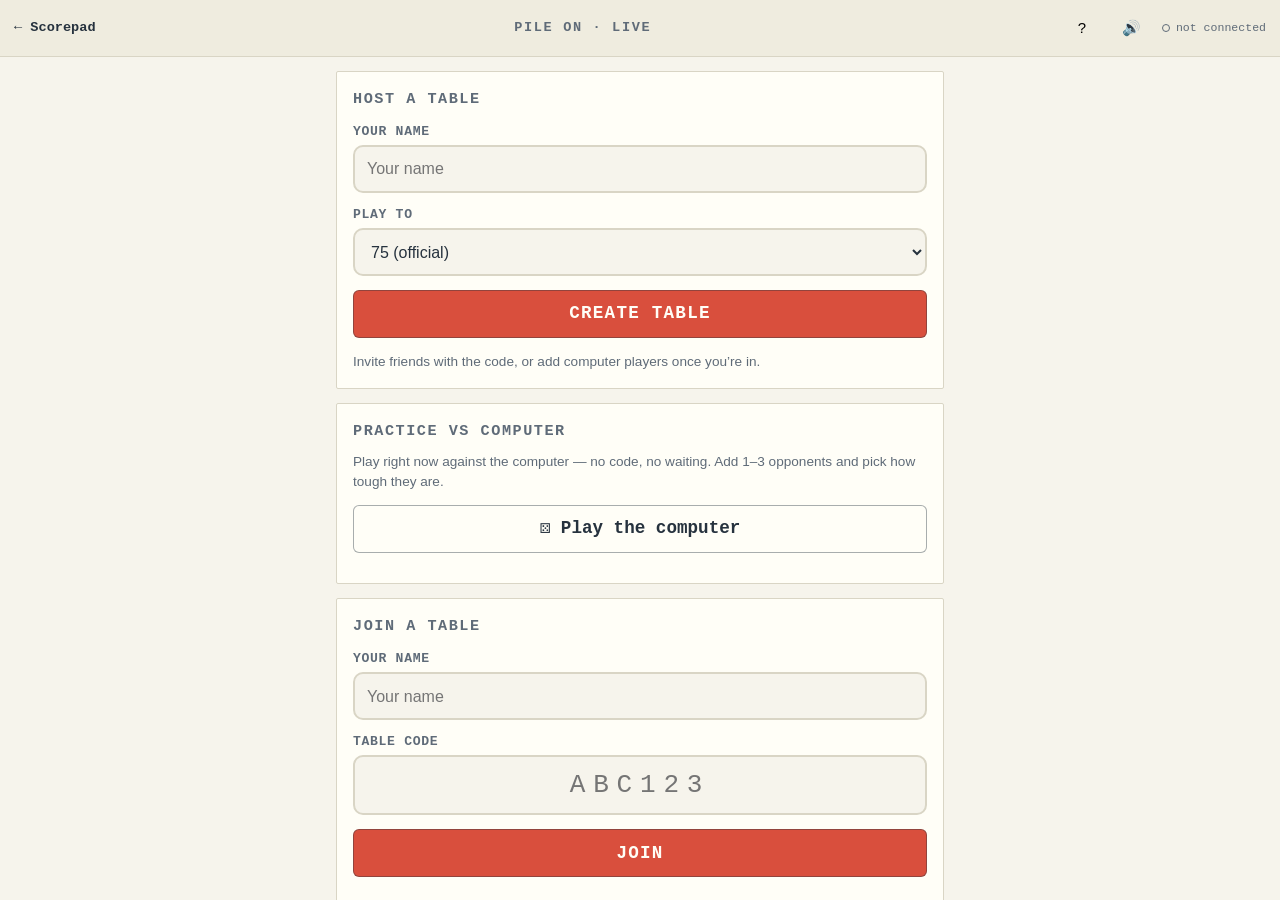
==== commit 935fa943: "Table sounds + how-to-play sheet (game-feel pass) A frantic card race needs audio — added a tiny dep" ====
--- a/play.html
+++ b/play.html
@@ -19,6 +19,8 @@
 <header class="playbar">
   <a class="leave" href="index.html" id="leaveLink">← Scorepad</a>
   <span class="room" id="roomLabel">PILE ON · LIVE</span>
+  <button class="sound-toggle" id="helpBtn" type="button" aria-label="How to play" title="How to play">?</button>
+  <button class="sound-toggle" id="soundBtn" type="button" aria-pressed="false" aria-label="Sound on/off" title="Sound">🔊</button>
   <span class="conn gone" id="connBadge"><i></i><span id="connWord">not connected</span></span>
 </header>
 
@@ -151,6 +153,21 @@
   </div>
 </div>
 
+<div id="helpSheet" class="help-sheet" hidden>
+  <div class="help-card" role="dialog" aria-modal="true" aria-label="How to play">
+    <button class="help-close" id="helpClose" type="button" aria-label="Close">✕</button>
+    <h2>How to play</h2>
+    <ul class="help-list">
+      <li><b>Win the round:</b> empty your red-ringed <b>Blitz</b> pile.</li>
+      <li><b>The table:</b> build the shared piles <b>1 → 10, one color each</b>. Any 1 starts a new pile. First card down wins the spot.</li>
+      <li><b>Play a card:</b> tap it — it jumps to the middle if it fits and scores.</li>
+      <li><b>Post piles:</b> park spares on your 3 Posts — build <b>down</b>, alternating ▲ and ○. Empty Posts fill from your Blitz.</li>
+      <li><b>Stuck?</b> <b>FLIP</b> turns 3 cards from your hand onto Wood. Run out? Flip again to recycle.</li>
+      <li><b>Score:</b> +1 for each card you played to the middle, −2 for each card left in your Blitz.</li>
+    </ul>
+  </div>
+</div>
+
 <div id="toast" class="toast" role="status" aria-live="polite"></div>
 <p id="liveAnnounce" class="sr-only" aria-live="polite"></p>
 <div id="confetti" class="confetti" aria-hidden="true"></div>
@@ -162,6 +179,7 @@
 <script src="storage.js"></script>
 <script src="game-core.js"></script>
 <script src="bot.js"></script>
+<script src="sound.js"></script>
 <script src="net.js"></script>
 <script src="play.js"></script>
 </body>
--- a/play.css
+++ b/play.css
@@ -34,6 +34,7 @@
 }
 .playbar .leave { color: var(--ink); text-decoration: none; font-weight: 700; padding: 8px 8px 8px 0; }
 .playbar .room { flex: 1; text-align: center; letter-spacing: 0.12em; font-weight: 700; color: var(--ink-soft); }
+.sound-toggle { background: none; border: 0; font-size: 1.1em; line-height: 1; padding: 6px; min-width: 40px; min-height: 40px; cursor: pointer; }
 .conn { display: flex; align-items: center; gap: 6px; font-size: 0.85em; color: var(--ink-soft); }
 .conn i { width: 8px; height: 8px; border-radius: 50%; background: var(--win); }
 .conn.connecting i, .conn.reconnecting i { background: var(--c-yellow); }
@@ -275,6 +276,15 @@
 }
 .chat-input .chip-btn { min-height: 44px; flex: none; }
 
+/* ---------- how-to-play sheet ---------- */
+.help-sheet { position: fixed; inset: 0; z-index: 70; display: grid; place-items: center; background: rgba(12, 15, 21, 0.5); padding: 18px; }
+.help-card { position: relative; background: var(--card); border: 1px solid var(--line); border-radius: 4px; padding: 20px 18px; max-width: 460px; width: 100%; max-height: 86vh; overflow-y: auto; }
+.help-card h2 { margin: 0 0 12px; font-family: var(--mono); font-size: 1.05em; letter-spacing: 0.06em; text-transform: uppercase; color: var(--ink); }
+.help-close { position: absolute; top: 8px; right: 8px; background: none; border: 0; font-size: 1.2em; color: var(--ink-soft); min-width: 44px; min-height: 44px; cursor: pointer; }
+.help-list { margin: 0; padding-left: 20px; display: flex; flex-direction: column; gap: 9px; }
+.help-list li { line-height: 1.5; font-size: 0.95em; }
+.help-list b { color: var(--ink); }
+
 /* ---------- blitz stamp + results ---------- */
 .blitz-overlay {
   position: fixed; inset: 0; z-index: 60; display: grid; place-items: center;
